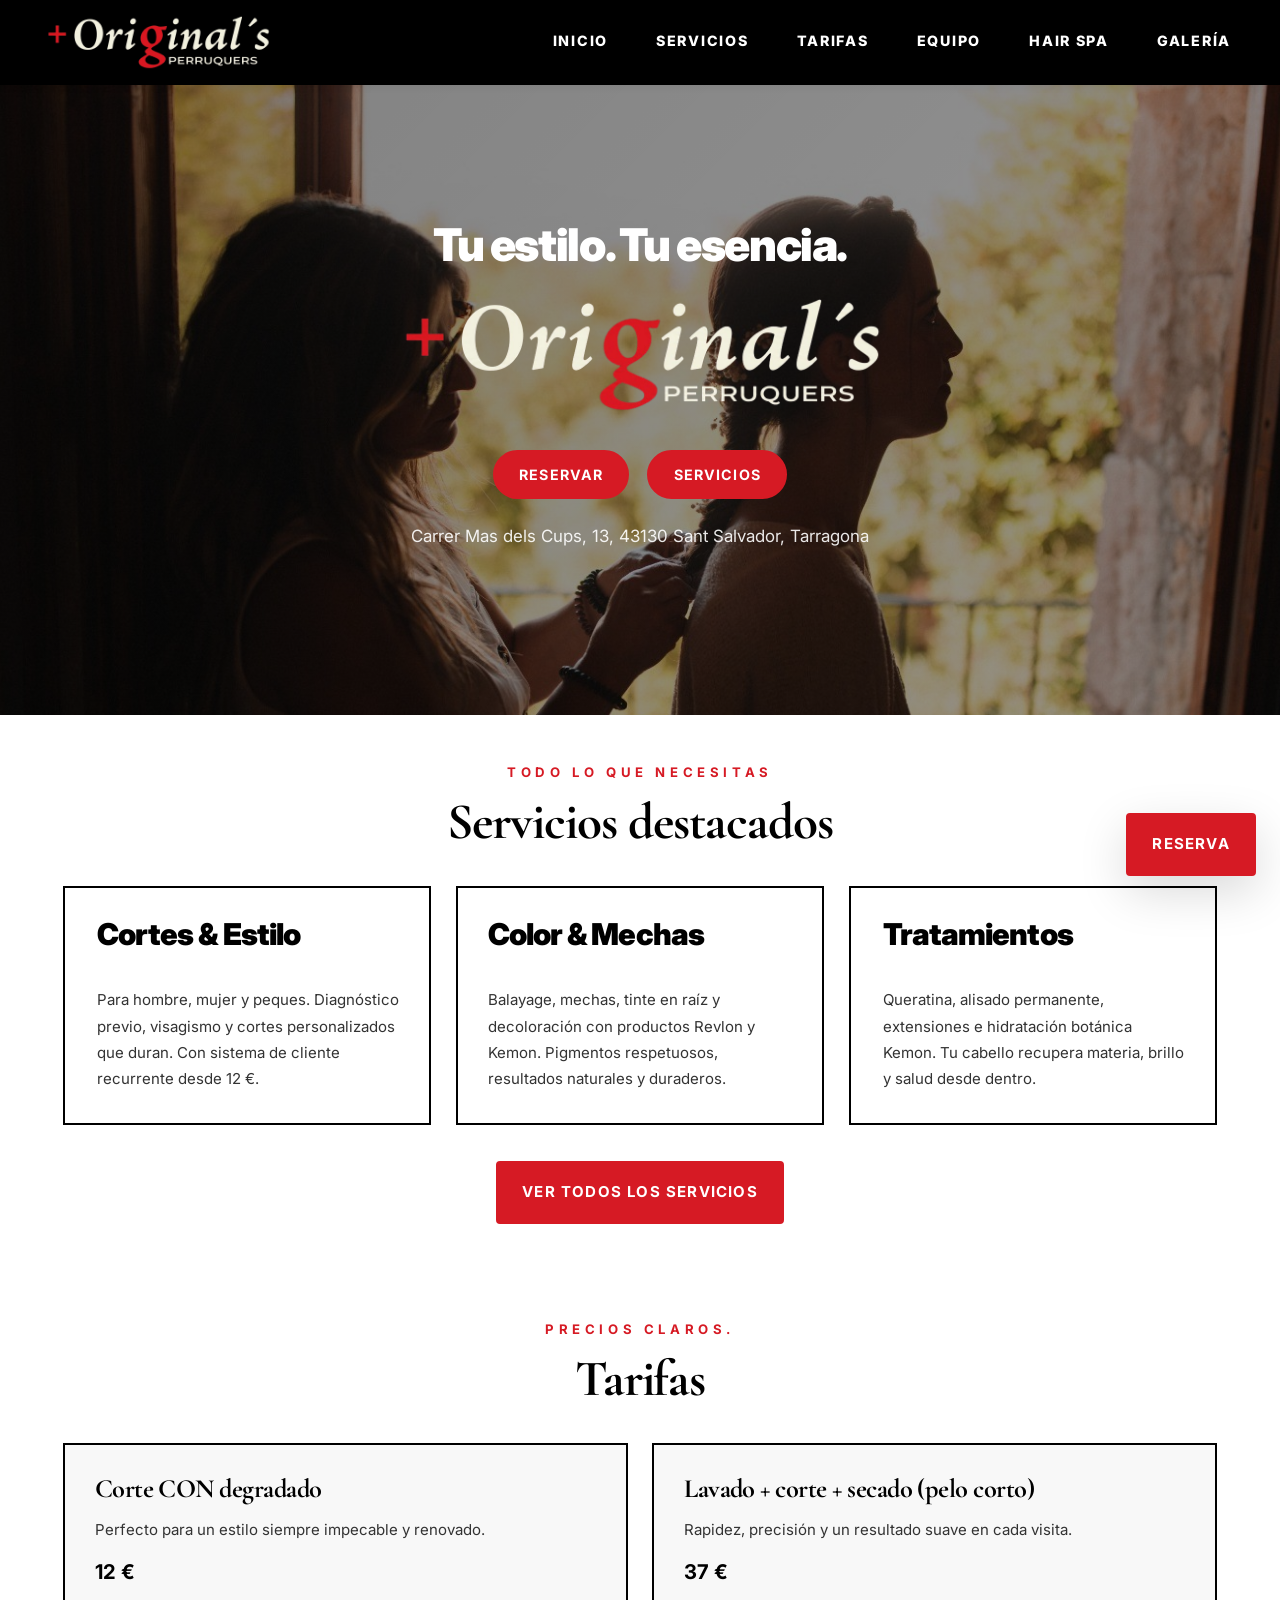
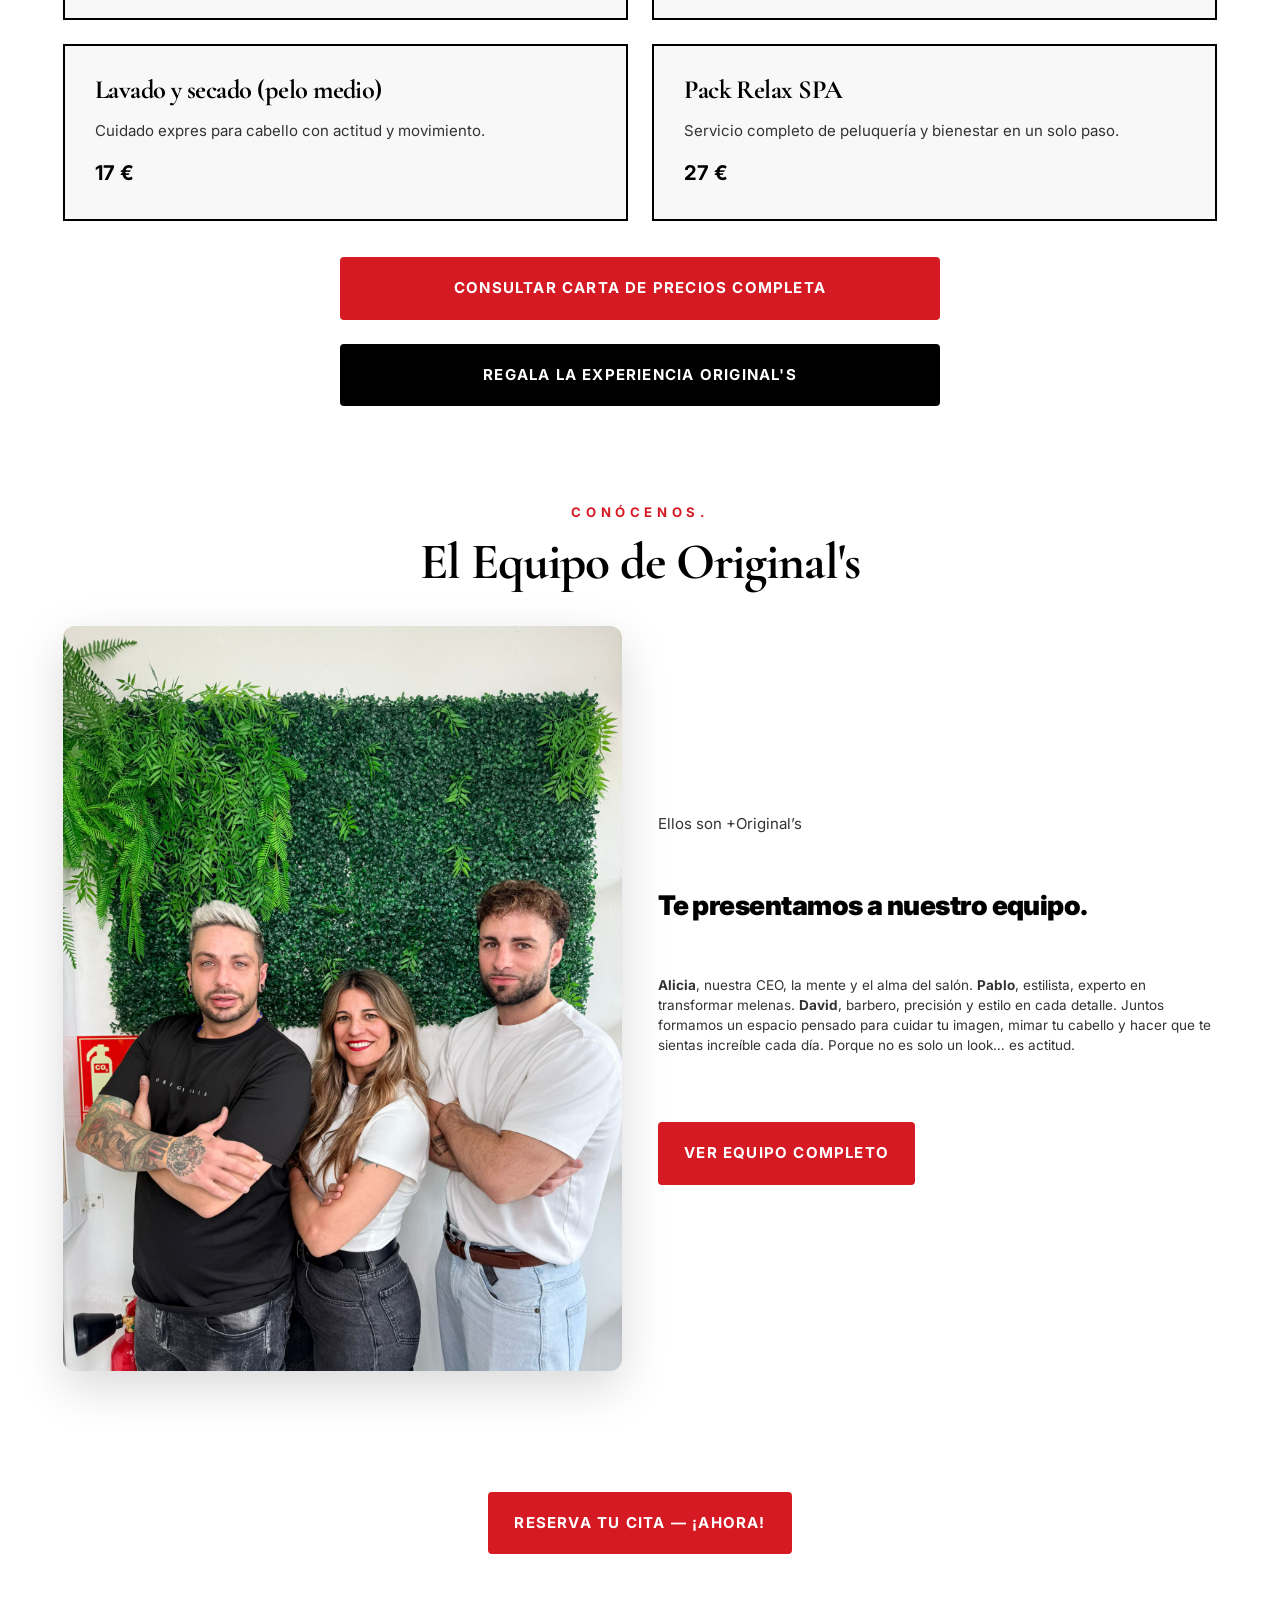
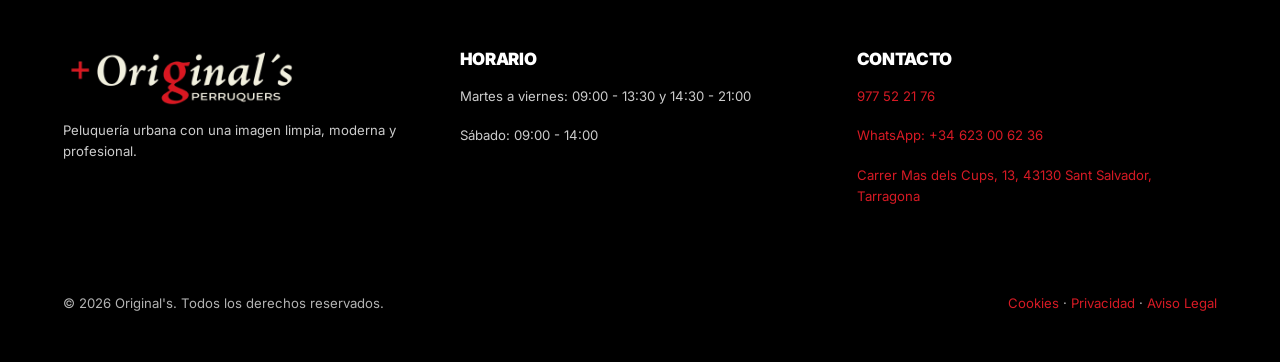
==== index.html @ 530f7717 "Add files via upload" ====
<!doctype html>
<html lang="es">
<head>
  <meta charset="UTF-8" />
  <meta name="viewport" content="width=device-width, initial-scale=1.0" />
  <title>Original's | Peluquería</title>
  <meta name="description" content="Original's Perruquers: tu estilo, tu esencia. Corte, color, barbería y tratamientos capilares." />
  <link rel="preconnect" href="https://fonts.googleapis.com" />
  <link rel="preconnect" href="https://fonts.gstatic.com" crossorigin />
  <link rel="icon" href="capt_web/favicon.ico" type="image/x-icon" />
  <meta name="theme-color" content="#d61a24" />
  <link href="https://fonts.googleapis.com/css2?family=Cormorant+Garamond:wght@500;600;700;800&family=Inter:wght@400;500;600;700;800;900&family=Montserrat:wght@700;800;900&display=swap" rel="stylesheet" />
  <link rel="stylesheet" href="styles.css?v=4" />
  <script src="scripts.js?v=4" defer></script>
</head>
<body>
  <header class="site-header">
    <div class="container navbar">
      <a class="logo" href="index.html" aria-label="Original's Perruquers - Inicio">
        <img class="logo-img" src="capt_web/logo--nav.png" alt="Original's Perruquers" />
      </a>

      <div class="nav-area">
        <button class="nav-toggle" type="button" aria-controls="primary-navigation-menu" aria-expanded="false" aria-label="Abrir menú">
          <span></span>
        </button>

        <nav id="primary-navigation-menu" class="nav-menu" aria-label="Menú principal">
          <ul class="nav-list">
            <li><a href="index.html" aria-current="page">Inicio</a></li>
            <li><a href="servicios.html">Servicios</a></li>
            <li><a href="tarifas.html">Tarifas</a></li>
            <li><a href="equipo.html">Equipo</a></li>
            <li><a href="hair-spa.html">Hair Spa</a></li>
            <li><a href="galeria.html">Galería</a></li>
          </ul>
        </nav>


      </div>
    </div>
  </header>

  <main>
    <section class="hero" aria-labelledby="hero-title">
      <div class="container">
        <div class="hero-content">
          <h1 id="hero-title">Tu estilo. Tu esencia.</h1>
          <img class="hero-logo" src="capt_web/logo--nav.png" alt="Original's Perruquers" />

          <div class="actions">
            <a class="button" href="https://widget.treatwell.es/establecimiento/mes-original-s-sl/?utm_medium=partner-ecosystem&utm_campaign=partner-instagram&utm_content=book-now" target="_blank" rel="noopener noreferrer">Reservar</a>
            <a class="button" href="servicios.html">Servicios</a>
          </div>

          <p class="hero-address">Carrer Mas dels Cups, 13, 43130 Sant Salvador, Tarragona</p>
        </div>
      </div>
    </section>

    <section id="servicios" class="section section-white services-section" aria-labelledby="servicios-title">
      <div class="container">
        <div class="section-head section-head--centered">
          <span class="section-label">TODO LO QUE NECESITAS</span>
          <h2 id="servicios-title">Servicios destacados</h2>
        </div>

        <div class="services-list">
          <article class="service-panel">
            <div>
              <h3>Cortes &amp; Estilo</h3>
            </div>
            <div>
              <p>Para hombre, mujer y peques. Diagnóstico previo, visagismo y cortes personalizados que duran. Con sistema de cliente recurrente desde 12 €.</p>
            </div>
          </article>

          <article class="service-panel">
            <div>
              <h3>Color &amp; Mechas</h3>
            </div>
            <div>
              <p>Balayage, mechas, tinte en raíz y decoloración con productos Revlon y Kemon. Pigmentos respetuosos, resultados naturales y duraderos.</p>
            </div>
          </article>

          <article class="service-panel">
            <div>
              <h3>Tratamientos</h3>
            </div>
            <div>
              <p>Queratina, alisado permanente, extensiones e hidratación botánica Kemon. Tu cabello recupera materia, brillo y salud desde dentro.</p>
            </div>
          </article>
        </div>

        <div class="section-actions">
          <a class="button center" href="servicios.html">Ver todos los servicios</a>
        </div>
      </div>
    </section>

    <section class="section section-white pricing-summary-section" aria-labelledby="pricing-summary-title">
      <div class="container">
        <div class="section-head section-head--centered">
          <span class="section-label">PRECIOS CLAROS.</span>
          <h2 id="pricing-summary-title">Tarifas</h2>
        </div>

        <div class="pricing-summary">
          <article class="pricing-card">
            <h3>Corte CON degradado</h3>
            <p>Perfecto para un estilo siempre impecable y renovado.</p>
            <strong>12 €</strong>
          </article>
          <article class="pricing-card">
            <h3>Lavado + corte + secado (pelo corto)</h3>
            <p>Rapidez, precisión y un resultado suave en cada visita.</p>
            <strong>37 €</strong>
          </article>
          <article class="pricing-card">
            <h3>Lavado y secado (pelo medio)</h3>
            <p>Cuidado expres para cabello con actitud y movimiento.</p>
            <strong>17 €</strong>
          </article>
          <article class="pricing-card">
            <h3>Pack Relax SPA</h3>
            <p>Servicio completo de peluquería y bienestar en un solo paso.</p>
            <strong>27 €</strong>
          </article>
        </div>

        <div class="section-actions section-actions--double">
          <a class="button center" href="tarifas.html">Consultar carta de precios completa</a>
          <a class="button center button--gift" href="tarifas.html#bonos-regalo">Regala la experiencia Original's</a>
        </div>
      </div>
    </section>

    <section id="equipo" class="section section-white team-section" aria-labelledby="team-title">
      <div class="container">
        <div class="section-head section-head--centered">
          <span class="section-label">CONÓCENOS.</span>
          <h2 id="team-title">El Equipo de Original's</h2>
        </div>

        <div class="team-layout">
          <figure class="team-image-main">
            <img src="capt_web/Ali_Pablo_David.jpeg" alt="Equipo de Original's" />
          </figure>

          <div class="team-info">
            <p class="team-intro-title">Ellos son +Original’s</p>
            <h3 class="team-intro-subtitle">Te presentamos a nuestro equipo.</h3>
            <p class="team-member-desc"><strong>Alicia</strong>, nuestra CEO, la mente y el alma del salón. <strong>Pablo</strong>, estilista, experto en transformar melenas. <strong>David</strong>, barbero, precisión y estilo en cada detalle. Juntos formamos un espacio pensado para cuidar tu imagen, mimar tu cabello y hacer que te sientas increíble cada día. Porque no es solo un look… es actitud.</p>
            <a class="button" href="equipo.html">Ver Equipo Completo</a>
          </div>
        </div>
      </div>
    </section>

    <div class="container">
      <div class="site-cta" style="text-align:center; margin:2.4rem 0 3rem;">
        <a class="button button-primary" href="https://widget.treatwell.es/establecimiento/mes-original-s-sl/?utm_medium=partner-ecosystem&utm_campaign=partner-instagram&utm_content=book-now" target="_blank" rel="noopener noreferrer">Reserva tu cita — ¡Ahora!</a>
      </div>
    </div>

  </main>

  <footer class="footer">
    <div class="container">
      <div class="footer-grid">
        <div>
          <a class="logo" href="index.html" aria-label="Original's Perruquers - Inicio">
            <img class="logo-img" src="capt_web/logo--nav.png" alt="Original's Perruquers" />
          </a>
          <p style="margin-top: 14px;">Peluquería urbana con una imagen limpia, moderna y profesional.</p>
        </div>
        <div>
          <h3>Horario</h3>
          <p>Martes a viernes: 09:00 - 13:30 y 14:30 - 21:00</p>
          <p>Sábado: 09:00 - 14:00</p>
        </div>
        <div>
          <h3>Contacto</h3>
          <p><a href="tel:977522176">977 52 21 76</a></p>
          <p><a href="https://wa.me/34623006236">WhatsApp: +34 623 00 62 36</a></p>
          <p><a href="https://www.google.com/maps/place//data=!4m2!3m1!1s0x12a3fdabd0f3c033:0xec0d92dc3bf336cd?sa=X&ved=1t:8290&ictx=111">Carrer Mas dels Cups, 13, 43130 Sant Salvador, Tarragona</a></p>
        </div>
      </div>
      <div class="footer-bottom">
        <p>© 2026 Original's. Todos los derechos reservados.</p>
        <p><a href="cookies.html">Cookies</a> · <a href="privacidad.html">Privacidad</a> · <a href="legal.html">Aviso Legal</a></p>
      </div>
    </div>
  </footer>
</body>
</html>
---- styles.css ----
/* ============================================================================
   ORIGINAL'S PELUQUERÍA - STYLESHEET
   Diseño urbano, limpio y pulido inspirado en Bleach London
   Colores: #d61a24 (Rojo) | #000000 (Negro) | #ffffff (Blanco)
   Mobile-first, responsive, accesible (WCAG AA)
   ============================================================================ */

/* ============================================================================
   1. RESET GLOBAL Y CONFIGURACIÓN DE VARIABLES
   ============================================================================ */

:root {
  /* COLORES CORPORATIVOS */
  --color-primary: #d61a24;
  --color-primary-dark: #9c131c;
  --color-black: #000000;
  --color-white: #ffffff;
  --color-gray-light: #f8f8f8;
  --color-gray-lighter: #fafafa;
  --color-text: #000000;
  --color-text-muted: #333333;
  --color-border: #000000;
  --color-bg-section: #ffffff;

  /* SOMBRAS Y BORDES */
  --shadow-sm: 0 2px 8px rgba(0, 0, 0, 0.05);
  --shadow-md: 0 8px 24px rgba(0, 0, 0, 0.1);
  --shadow-lg: 0 16px 48px rgba(0, 0, 0, 0.15);
  --border-width: 2px;
  --border-radius: 0px; /* Efecto Bleach: bordes rectos */
  --border-radius-sm: 4px;

  /* TIPOGRAFÍA */
    --font-heading: "Archivo Black", "Inter", "Poppins", system-ui, -apple-system, sans-serif;
  --font-serif: "Cormorant Garamond", Georgia, serif;
  --font-body: "Inter", "Poppins", system-ui, -apple-system, "Segoe UI", Roboto, Arial, sans-serif;
  --font-size-base: 1rem;
  --font-size-sm: 0.875rem;
  --font-size-lg: 1.125rem;
  --font-size-xl: 1.5rem;
  --font-size-2xl: 2rem;
  --font-size-3xl: 2.5rem;
  --font-size-4xl: 3.5rem;

  /* ESPACIADO */
  --spacing-xs: 0.5rem;
  --spacing-sm: 0.9rem;
  --spacing-md: 1.2rem;
  --spacing-lg: 1.6rem;
  --spacing-xl: 2rem;
  --spacing-2xl: 2.4rem;
  --spacing-3xl: 3.2rem;

  /* LAYOUT */
  --container-max-width: 1200px;
  --container-padding: 1.5rem;
  --gap-grid: 1.5rem;

  /* TRANSICIONES */
  --transition-fast: 0.2s ease;
  --transition-base: 0.3s ease-in-out;
  --transition-smooth: 0.45s cubic-bezier(0.2, 0.9, 0.3, 1);
}

* {
  box-sizing: border-box;
  margin: 0;
  padding: 0;
}

html {
  scroll-behavior: smooth;
  font-size: 94%;
}

.skip-link {
  position: absolute;
  left: -9999px;
  top: auto;
  width: 1px;
  height: 1px;
  overflow: hidden;
}

.skip-link:focus-visible {
  left: 1rem;
  top: 1rem;
  width: auto;
  height: auto;
  padding: 0.75rem 1rem;
  background-color: var(--color-black);
  color: var(--color-white);
  z-index: 10000;
  border: var(--border-width) solid var(--color-primary);
  text-decoration: none;
}

body {
  font-family: var(--font-body);
  font-size: var(--font-size-base);
  line-height: 1.5;
  color: var(--color-text);
  background-color: var(--color-white);
  -webkit-font-smoothing: antialiased;
  -moz-osx-font-smoothing: grayscale;
  overflow-x: hidden;
}

/* ============================================================================
   2. TIPOGRAFÍA Y ELEMENTOS BÁSICOS
   ============================================================================ */

h1, h2, h3, h4, h5, h6 {
  font-family: var(--font-heading);
  font-weight: 900;
  line-height: 1.1;
  letter-spacing: -0.02em;
  margin-bottom: var(--spacing-md);
}

h1 {
  font-size: clamp(2.2rem, 8vw, 4.4rem);
}

h2 {
  font-size: clamp(1.8rem, 5vw, 3rem);
}

h3 {
  font-size: clamp(1.2rem, 3vw, 1.8rem);
}

h4 {
  font-size: var(--font-size-lg);
}

p {
  margin-bottom: var(--spacing-md);
  color: var(--color-text-muted);
  line-height: 1.6;
}

a {
  color: var(--color-primary);
  text-decoration: none;
  transition: color var(--transition-base);
}

a:hover {
  color: var(--color-primary-dark);
  text-decoration: underline;
}

a:focus-visible {
  outline: 3px solid var(--color-primary);
  outline-offset: 3px;
}

img {
  max-width: 100%;
  height: auto;
  display: block;
}

ul, ol {
  list-style: none;
  margin: 0;
  padding: 0;
}

input, textarea, select, button {
  font-family: var(--font-body);
  font-size: var(--font-size-base);
}

/* ============================================================================
   3. CONTENEDOR PRINCIPAL (¡CLAVE PARA EL ORDEN!)
   ============================================================================ */

.container {
  width: min(100% - var(--container-padding) * 2, var(--container-max-width));
  margin-left: auto;
  margin-right: auto;
  padding-left: var(--container-padding);
  padding-right: var(--container-padding);
}

/* Contenedor sin límite ancho para secciones de fondo completo */
.container-full {
  width: 100%;
  padding-left: var(--container-padding);
  padding-right: var(--container-padding);
}

/* ============================================================================
   4. HEADER Y NAVEGACIÓN
   ============================================================================ */

.header, .site-header {
  position: sticky;
  top: 0;
  z-index: 1000;
  background-color: var(--color-black);
  border-bottom: var(--border-width) solid var(--color-black);
  box-shadow: var(--shadow-sm);
}

.navbar {
  display: flex;
  align-items: center;
  justify-content: space-between;
  gap: var(--spacing-lg);
  padding: var(--spacing-sm) 0;
}

.logo {
  display: flex;
  align-items: center;
  gap: 0.6rem;
  text-decoration: none;
  color: var(--color-white);
}

.logo-plus {
  display: inline-block;
  color: var(--color-primary);
  font-weight: 900;
  font-size: 1.1rem;
}

.logo-word {
  display: flex;
  flex-direction: column;
  line-height: 1;
}

.logo-main {
  font-family: var(--font-heading);
  font-weight: 900;
  font-size: 1.125rem;
  color: var(--color-white);
}

.logo-sub {
  font-size: 0.675rem;
  letter-spacing: 0.06em;
  color: rgba(255,255,255,0.8);
}

.red { color: var(--color-primary); }

/* Imagen del logotipo */
.logo-img {
  height: 44px;
  width: auto;
  display: block;
}

@media (min-width: 768px) {
  .logo-img { height: 56px; }
}

/* Menú de navegación principal */
.nav-list {
  display: none;
  list-style: none;
  gap: var(--spacing-lg);
  margin: 0;
  padding: 0;
}

.nav-list.is-open {
  display: flex;
  flex-direction: column;
  position: absolute;
  top: calc(100% + var(--spacing-sm));
  left: var(--spacing-md);
  right: var(--spacing-md);
  background-color: rgba(0, 0, 0, 0.95);
  border: var(--border-width) solid var(--color-black);
  padding: var(--spacing-lg);
  gap: var(--spacing-md);
  border-radius: var(--border-radius-sm);
  box-shadow: var(--shadow-lg);
  z-index: 999;
}

.nav-list a {
  color: var(--color-white);
  font-weight: 800;
  text-transform: uppercase;
  letter-spacing: 0.12em;
  font-size: 0.95rem;
  transition: color var(--transition-base);
  padding: 0.4rem 0.6rem;
}

.nav-toggle {
  position: relative;
}

.nav-toggle span,
.nav-toggle span::before,
.nav-toggle span::after {
  display: block;
  width: 1.4rem;
  height: 2px;
  background-color: currentColor;
  transition: transform var(--transition-base), opacity var(--transition-base);
  position: absolute;
}

.nav-toggle span {
  top: 50%;
  left: 50%;
  transform: translate(-50%, -50%);
}

.nav-toggle span::before {
  content: '';
  top: -0.45rem;
}

.nav-toggle span::after {
  content: '';
  top: 0.45rem;
}

.nav-toggle[aria-expanded="true"] span {
  background-color: transparent;
}

.nav-toggle[aria-expanded="true"] span::before {
  transform: translateY(0.45rem) rotate(45deg);
}

.nav-toggle[aria-expanded="true"] span::after {
  transform: translateY(-0.45rem) rotate(-45deg);
}

.nav-list a:hover {
  color: var(--color-primary);
  text-decoration: none;
}

/* Botón hamburguesa */
.nav-toggle {
  display: flex;
  align-items: center;
  justify-content: center;
  width: 3rem;
  height: 3rem;
  background-color: transparent;
  border: var(--border-width) solid var(--color-white);
  color: var(--color-white);
  font-size: 1.5rem;
  cursor: pointer;
  transition: all var(--transition-base);
  border-radius: var(--border-radius-sm);
}

.nav-toggle:hover {
  background-color: var(--color-primary);
  border-color: var(--color-primary);
}

.nav-toggle:focus-visible {
  outline: 3px solid var(--color-primary);
  outline-offset: 3px;
}

.profile-link {
  display: inline-flex;
  align-items: center;
  justify-content: center;
  width: 3rem;
  height: 3rem;
  color: var(--color-white);
  border: var(--border-width) solid rgba(255,255,255,0.05);
  border-radius: 50%;
  margin-left: var(--spacing-md);
}

.profile-link svg { width: 1.4rem; height: 1.4rem; }

.screen-reader-only {
  position: absolute;
  width: 1px;
  height: 1px;
  padding: 0;
  margin: -1px;
  overflow: hidden;
  clip: rect(0, 0, 0, 0);
  white-space: nowrap;
  border: 0;
}

/* Acciones del header (botón "Pedir Cita" en desktop) */
.nav-actions {
  display: none;
}

/* Responsive: mostrar menú desktop en pantallas grandes */
@media (min-width: 768px) {
  .nav-toggle {
    display: none;
  }

  .nav-list {
    display: flex;
    position: static;
    background-color: transparent;
    border: none;
    padding: 0;
    box-shadow: none;
    gap: var(--spacing-xl);
  }

  .nav-list.is-open {
    display: flex;
  }

  .nav-actions {
    display: flex;
    gap: var(--spacing-md);
  }
}

/* ============================================================================
   5. HERO SECTION (¡Corregido para que aplique el fondo oscuro y texto blanco!)
   ============================================================================ */

.hero {
  position: relative;
  min-height: 70vh;
  display: flex;
  align-items: center;
  justify-content: center;
  /* Imagen de fondo local con degradado oscuro para contraste de texto */
  background: linear-gradient(135deg, rgba(0, 0, 0, 0.5), rgba(0, 0, 0, 0.4)),
              url('capt_web/Peluqueria_Imagen.jpeg') center/cover no-repeat;
  background-attachment: scroll;
  overflow: hidden;
}

@media (min-width: 1024px) {
  .hero {
    background-attachment: fixed;
  }
}

.hero-content {
  position: relative;
  text-align: center;
  color: var(--color-white); /* Asegura que los textos carguen en blanco */
  z-index: 10;
  max-width: 850px;
  width: 100%;
  margin: 0 auto;
}

.hero-flag {
  display: inline-block;
  background-color: transparent;
  border: var(--border-width) solid rgba(255, 255, 255, 0.4);
  color: var(--color-white);
  padding: var(--spacing-xs) var(--spacing-sm);
  font-size: var(--font-size-sm);
  font-weight: 700;
  text-transform: uppercase;
  letter-spacing: 0.12em;
  margin-bottom: var(--spacing-lg);
  border-radius: var(--border-radius-sm);
}

.hero h1 {
  font-size: clamp(1.8rem, 6vw, 3rem); /* más compacto para responsive */
  color: var(--color-white);
  margin-bottom: var(--spacing-lg);
  font-weight: 900;
  letter-spacing: -0.03em;
}

/* Logo dentro del hero (debajo del título) */
.hero-logo {
  display: block;
  margin: 1.2rem auto 2rem;
  height: 90px;
  width: auto;
}

@media (min-width: 768px) {
  .hero-logo { 
    height: 120px;
    margin-bottom: 2.4rem;
  }
}

.hero p,
.hero-address {
  color: rgba(255, 255, 255, 0.9); /* Gris claro/blanco de alta lectura */
  font-size: var(--font-size-lg);
  margin-bottom: var(--spacing-xl);
  max-width: 65ch;
  margin-left: auto;
  margin-right: auto;
}

.hero-address {
  margin-top: var(--spacing-lg);
}

.actions,
.hero-actions {
  display: flex;
  flex-direction: column;
  gap: var(--spacing-md);
  align-items: center;
  justify-content: center;
}

@media (min-width: 768px) {
  .actions,
  .hero-actions {
    flex-direction: row;
    gap: var(--spacing-lg);
    justify-content: center;
  }
}

/* Maquetación de los datos del Hero: ahora en columnas limpias */
.hero-meta {
  display: grid;
  grid-template-columns: repeat(auto-fit, minmax(200px, 1fr));
  gap: var(--spacing-lg);
  margin-bottom: var(--spacing-2xl);
  padding-top: var(--spacing-lg);
}

.hero-meta-item {
  display: flex;
  flex-direction: column;
  gap: var(--spacing-xs);
}

.hero-meta-item span {
  color: rgba(255, 255, 255, 0.6);
  font-size: var(--font-size-sm);
  text-transform: uppercase;
  font-weight: 600;
}

.hero-meta-item strong {
  color: var(--color-white);
  font-size: var(--font-size-base);
}

.hero-meta-item a {
  color: var(--color-white);
  text-decoration: underline;
}

.hero-meta-item a:hover {
  color: var(--color-primary);
}

.hero-actions {
  display: flex;
  flex-direction: column;
  gap: var(--spacing-md);
}

@media (min-width: 768px) {
  .hero-actions {
    flex-direction: row;
    gap: var(--spacing-lg);
  }
}

/* ============================================================================
   6. BOTONES
   ============================================================================ */

.button,
button {
  display: inline-flex;
  align-items: center;
  justify-content: center;
  padding: var(--spacing-md) var(--spacing-lg);
  font-size: var(--font-size-base);
  font-weight: 700;
  text-transform: uppercase;
  letter-spacing: 0.08em;
  cursor: pointer;
  border: var(--border-width) solid var(--color-primary);
  background-color: var(--color-primary);
  color: var(--color-white);
  border-radius: var(--border-radius-sm);
  transition: all var(--transition-base);
  text-decoration: none;
  white-space: nowrap;
}

.button:hover,
button:hover {
  background-color: var(--color-primary-dark);
  border-color: var(--color-primary-dark);
  transform: translateY(-2px);
  box-shadow: var(--shadow-md);
  color: var(--color-white);
}

.button:focus-visible,
button:focus-visible {
  outline: 3px solid var(--color-primary);
  outline-offset: 3px;
  color: var(--color-white);
}

/* Botón secundario */
.button.secondary,
button.secondary {
  background-color: transparent;
  color: var(--color-white); /* Corregido a blanco para que resalte sobre el fondo oscuro */
  border-color: var(--color-white);
}

.button.secondary:hover,
button.secondary:hover {
  background-color: var(--color-white);
  color: var(--color-black);
  border-color: var(--color-white);
}

/* Botón con borde rojo (outline) */
.button.outline,
button.outline {
  background-color: transparent;
  color: var(--color-primary);
  border-color: var(--color-primary);
  min-height: 3rem;
  padding: var(--spacing-md) var(--spacing-lg);
  transition: background-color var(--transition-base), color var(--transition-base), border-color var(--transition-base);
}

.button.outline:hover,
button.outline:hover,
.button.outline:focus-visible,
button.outline:focus-visible {
  background-color: var(--color-primary-dark);
  color: var(--color-white);
  border-color: var(--color-primary-dark);
}

.button.outline:focus-visible,
button.outline:focus-visible {
  outline: 3px solid var(--color-primary);
  outline-offset: 3px;
}

/* Hero buttons más compactos */
.hero .actions {
  display: flex;
  flex-direction: column;
  gap: 1rem;
  margin-top: 1.8rem;
}

.hero .actions .button {
  padding: 0.8rem 1.6rem;
  font-size: 0.95rem;
  font-weight: 700;
  border-radius: 50px;
  text-transform: uppercase;
  letter-spacing: 0.08em;
}

@media (min-width: 640px) {
  .hero .actions {
    flex-direction: row;
    gap: 1.2rem;
  }
}

/* Botón flotante (CTA fija) */
.float-cta {
  position: fixed;
  bottom: var(--spacing-lg);
  right: var(--spacing-lg);
  z-index: 900;
  display: inline-flex;
  align-items: center;
  justify-content: center;
  padding: var(--spacing-md) var(--spacing-lg);
  background-color: var(--color-primary);
  color: var(--color-white);
  border: var(--border-width) solid var(--color-primary);
  border-radius: var(--border-radius-sm);
  text-transform: uppercase;
  font-weight: 700;
  letter-spacing: 0.08em;
  text-decoration: none;
  box-shadow: var(--shadow-lg);
  transition: transform var(--transition-base), background-color var(--transition-base), border-color var(--transition-base), box-shadow var(--transition-base);
}

.float-cta:hover,
.float-cta:focus-visible {
  background-color: var(--color-primary-dark);
  border-color: var(--color-primary-dark);
  color: var(--color-white);
  transform: translateY(-2px);
  box-shadow: var(--shadow-md);
}

.float-cta:focus-visible {
  outline: 3px solid var(--color-primary);
  outline-offset: 3px;
}

.float-cta.hidden {
  opacity: 0;
  transform: translateY(10px);
  pointer-events: none;
}

@media (max-width: 640px) {
  .float-cta {
    bottom: var(--spacing-md);
    right: var(--spacing-md);
    padding: var(--spacing-sm) var(--spacing-md);
    font-size: var(--font-size-sm);
  }
}

/* ============================================================================
   7. SECCIONES Y LAYOUTS
   ============================================================================ */

section {
  padding: var(--spacing-3xl) 0;
}

.section-head {
  display: grid;
  gap: var(--spacing-sm);
  margin-bottom: var(--spacing-2xl);
  text-align: left;
}

.section-head--centered {
  text-align: center;
}

.section-head--centered .lead {
  text-align: center;
  margin-left: auto;
  margin-right: auto;
}

.section-label {
  display: inline-block;
  color: var(--color-primary);
  font-weight: 700;
  letter-spacing: 0.35em;
  text-transform: uppercase;
  font-size: var(--font-size-sm);
}

.section-head h2 {
  margin: 0;
  font-family: var(--font-serif);
  font-size: clamp(2rem, 5vw, 3.4rem);
  line-height: 1.05;
}

.services-list,
.faq-list {
  display: grid;
  gap: var(--spacing-lg);
}

.service-panel,
.faq-item {
  padding: var(--spacing-xl);
  border: var(--border-width) solid var(--color-border);
  border-radius: var(--border-radius);
  background-color: var(--color-bg-section);
}

.service-panel {
  display: grid;
  gap: var(--spacing-md);
}

.service-panel h3 {
  font-size: clamp(1.4rem, 3vw, 2rem);
  letter-spacing: -0.03em;
}

.service-panel p {
  margin: 0;
  color: var(--color-text-muted);
  line-height: 1.75;
}

.section-actions {
  margin-top: var(--spacing-2xl);
  display: flex;
  justify-content: center;
}

.button.center {
  display: inline-flex;
  justify-content: center;
}

.pricing-summary {
  display: grid;
  gap: var(--spacing-lg);
  grid-template-columns: 1fr;
}

.pricing-card {
  padding: var(--spacing-xl);
  border: var(--border-width) solid var(--color-border);
  background-color: var(--color-gray-light);
  display: flex;
  flex-direction: column;
  gap: var(--spacing-sm);
}

.pricing-card h3 {
  font-family: var(--font-serif);
  font-size: clamp(1.25rem, 2.5vw, 1.75rem);
  margin-bottom: 0;
}

.pricing-card p {
  margin: 0;
  color: var(--color-text-muted);
  line-height: 1.75;
}

.pricing-card strong {
  margin-top: auto;
  font-size: 1.35rem;
  color: var(--color-black);
}

.pricing-tabs {
  border: var(--border-width) solid var(--color-border);
  border-radius: var(--border-radius-sm);
  background-color: var(--color-white);
  overflow: hidden;
}

.pricing-tabs-nav {
  display: grid;
  grid-auto-flow: column;
  gap: 0;
  border-bottom: var(--border-width) solid var(--color-border);
  overflow-x: auto;
}

.pricing-tab {
  min-width: 170px;
  padding: var(--spacing-md) var(--spacing-lg);
  background-color: var(--color-gray-lighter);
  border: none;
  border-right: var(--border-width) solid var(--color-border);
  color: var(--color-text);
  font-family: var(--font-body);
  font-weight: 700;
  text-transform: uppercase;
  letter-spacing: 0.08em;
  cursor: pointer;
  transition: background-color var(--transition-base), color var(--transition-base);
  display: inline-flex;
  justify-content: center;
  align-items: center;
}

.pricing-tab:last-child {
  border-right: none;
}

.pricing-tab[aria-selected="true"] {
  background-color: var(--color-white);
  color: var(--color-primary);
}

.pricing-tab:focus-visible {
  outline: 3px solid var(--color-primary);
  outline-offset: -3px;
}

.pricing-tab-panel {
  display: none;
  padding: var(--spacing-xl);
}

.pricing-tab-panel[aria-hidden="false"] {
  display: block;
}

.pricing-table {
  width: 100%;
  border-collapse: collapse;
  margin-top: var(--spacing-lg);
}

.pricing-table th,
.pricing-table td {
  text-align: left;
  padding: var(--spacing-md) var(--spacing-lg);
  border-bottom: var(--border-width) solid var(--color-border);
  font-size: var(--font-size-sm);
  vertical-align: top;
}

.pricing-table th {
  color: var(--color-text);
  font-family: var(--font-heading);
  text-transform: uppercase;
  letter-spacing: 0.12em;
  font-size: 0.85rem;
}

.pricing-table tbody tr:last-child td {
  border-bottom: none;
}

.pricing-desc {
  display: block;
  margin-top: var(--spacing-xs);
  color: var(--color-text-muted);
  font-size: 0.95rem;
  line-height: 1.6;
}

.pricing-row-note {
  margin-top: var(--spacing-lg);
  padding: var(--spacing-lg);
  border: var(--border-width) solid rgba(214, 26, 36, 0.12);
  background-color: rgba(255, 236, 236, 0.75);
  color: var(--color-text);
  font-size: var(--font-size-sm);
  border-radius: var(--border-radius-sm);
}

.pricing-cta-box {
  margin-top: var(--spacing-2xl);
  display: flex;
  justify-content: center;
}

@media (min-width: 768px) {
  .pricing-summary {
    grid-template-columns: repeat(2, minmax(0, 1fr));
  }
}

.faq-list details {
  border: none;
  padding: 0;
  background: transparent;
}

.section-actions--double {
  gap: var(--spacing-lg);
  flex-wrap: wrap;
  max-width: 600px;
  margin-left: auto;
  margin-right: auto;
}

.button--gift {
  background-color: var(--color-black);
  border-color: var(--color-black);
  color: var(--color-white);
}

.button--gift:hover {
  background-color: var(--color-primary);
  border-color: var(--color-primary);
}

.gift-wizard-section {
  background-color: var(--color-gray-lighter);
}

.gift-wizard-progress {
  text-align: center;
  margin-bottom: var(--spacing-xl);
}

.gift-progress-text {
  display: inline-block;
  background-color: var(--color-primary);
  color: var(--color-white);
  padding: var(--spacing-xs) var(--spacing-md);
  font-size: var(--font-size-sm);
  font-weight: 700;
  letter-spacing: 0.12em;
  border-radius: var(--border-radius-sm);
}

.gift-wizard-title {
  font-family: var(--font-serif);
  font-size: clamp(2rem, 5vw, 3rem);
}

.gift-categories {
  display: grid;
  grid-template-columns: repeat(3, minmax(0, 1fr));
  gap: var(--spacing-lg);
  margin-top: var(--spacing-2xl);
  align-items: stretch;
}

.gift-category-card {
  padding: var(--spacing-xl);
  border: var(--border-width) solid var(--color-border);
  background-color: rgba(255, 255, 255, 0.75);
  backdrop-filter: blur(10px);
  border-radius: var(--border-radius-sm);
  cursor: pointer;
  display: flex;
  flex-direction: column;
  align-items: center;
  gap: var(--spacing-md);
  text-align: center;
  transition: all var(--transition-base);
  font-family: var(--font-body);
  min-height: 180px;
}

@media (max-width: 900px) {
  .gift-categories {
    grid-template-columns: repeat(2, minmax(0, 1fr));
  }
}

@media (max-width: 640px) {
  .gift-categories {
    grid-template-columns: 1fr;
  }
}

.gift-category-card:hover {
  background-color: var(--color-white);
  border-color: var(--color-primary);
  transform: translateY(-4px);
  box-shadow: var(--shadow-md);
}

.gift-emoji {
  font-size: 2.5rem;
  display: block;
}

.gift-label {
  font-weight: 700;
  text-transform: uppercase;
  letter-spacing: 0.08em;
  font-size: 0.9rem;
  color: var(--color-text);
}

.gift-services {
  display: grid;
  grid-template-columns: repeat(auto-fit, minmax(220px, 1fr));
  gap: var(--spacing-lg);
  margin-top: var(--spacing-2xl);
}

.gift-service-card {
  padding: var(--spacing-lg);
  border: var(--border-width) solid var(--color-border);
  background-color: var(--color-white);
  border-radius: var(--border-radius-sm);
  cursor: pointer;
  transition: all var(--transition-base);
  text-align: center;
}

.gift-service-card:hover {
  border-color: var(--color-primary);
  transform: translateY(-4px);
  box-shadow: var(--shadow-md);
}

.gift-service-name {
  font-weight: 700;
  font-size: 1rem;
  color: var(--color-text);
  margin-bottom: var(--spacing-sm);
}

.gift-service-desc {
  font-size: 0.9rem;
  color: var(--color-text-muted);
  line-height: 1.6;
}

.gift-step {
  display: none;
  animation: fadeIn var(--transition-base);
}

.gift-step--active {
  display: block;
}

@keyframes fadeIn {
  from {
    opacity: 0;
    transform: translateY(10px);
  }
  to {
    opacity: 1;
    transform: translateY(0);
  }
}

.gift-step-back {
  margin-bottom: var(--spacing-2xl);
}

.gift-back-btn {
  padding: var(--spacing-sm) var(--spacing-md);
  background-color: transparent;
  border: var(--border-width) solid var(--color-border);
  color: var(--color-text);
  font-family: var(--font-body);
  font-weight: 600;
  cursor: pointer;
  border-radius: var(--border-radius-sm);
  transition: all var(--transition-base);
}

.gift-back-btn:hover {
  border-color: var(--color-primary);
  color: var(--color-primary);
}

.gift-final-card {
  max-width: 500px;
  margin: var(--spacing-2xl) auto;
  padding: var(--spacing-2xl);
  border: var(--border-width) solid var(--color-border);
  background: linear-gradient(135deg, rgba(214, 26, 36, 0.05) 0%, rgba(255, 255, 255, 0.8) 100%);
  border-radius: var(--border-radius-sm);
  text-align: center;
}

.gift-card-header {
  display: flex;
  justify-content: space-between;
  align-items: center;
  margin-bottom: var(--spacing-xl);
  padding-bottom: var(--spacing-lg);
  border-bottom: var(--border-width) solid var(--color-border);
}

.gift-card-brand {
  font-family: var(--font-serif);
  font-size: 1.4rem;
  font-weight: 700;
  color: var(--color-black);
}

.gift-card-badge {
  background-color: var(--color-primary);
  color: var(--color-white);
  padding: var(--spacing-xs) var(--spacing-sm);
  font-size: 0.8rem;
  font-weight: 700;
  letter-spacing: 0.08em;
  border-radius: var(--border-radius-sm);
}

.gift-card-center {
  padding: var(--spacing-xl) 0;
}

.gift-card-emoji {
  font-size: 3rem;
  margin-bottom: var(--spacing-md);
}

.gift-card-title {
  font-family: var(--font-serif);
  font-size: 1.5rem;
  font-weight: 700;
  margin-bottom: var(--spacing-md);
  color: var(--color-black);
}

.gift-card-service {
  font-family: var(--font-body);
  font-size: 1.1rem;
  font-weight: 600;
  color: var(--color-primary);
  min-height: 2.5rem;
  display: flex;
  align-items: center;
  justify-content: center;
}

.gift-card-footer {
  padding-top: var(--spacing-lg);
  border-top: var(--border-width) solid var(--color-border);
  font-size: 0.9rem;
}

.gift-card-location {
  color: var(--color-text-muted);
  margin-bottom: var(--spacing-sm);
}

.gift-card-rating {
  font-weight: 700;
  color: var(--color-black);
}

.gift-actions {
  display: flex;
  flex-direction: column;
  gap: var(--spacing-lg);
  margin-top: var(--spacing-2xl);
  max-width: 500px;
  margin-left: auto;
  margin-right: auto;
}

.button--whatsapp {
  background-color: #25d366;
  border-color: #25d366;
  color: var(--color-white);
  font-weight: 700;
  text-transform: uppercase;
  letter-spacing: 0.08em;
}

.button--whatsapp:hover {
  background-color: #1eaa4f;
  border-color: #1eaa4f;
}

.button--secondary {
  background-color: transparent;
  border-color: var(--color-primary);
  color: var(--color-primary);
}

.button--secondary:hover {
  background-color: var(--color-primary);
  color: var(--color-white);
}

@media (min-width: 768px) {
  .section-actions--double {
    flex-direction: row;
    gap: var(--spacing-lg);
  }

  .section-actions--double .button {
    flex: 1;
  }
}

.team-layout {
  display: grid;
  grid-template-columns: 1fr;
  gap: var(--spacing-3xl);
  align-items: center;
  margin-top: var(--spacing-2xl);
}

@media (min-width: 768px) {
  .team-layout {
    grid-template-columns: 1fr 1fr;
    align-items: center;
  }
}

.team-image-main {
  margin: 0;
  border-radius: 12px;
  overflow: hidden;
  box-shadow: var(--shadow-lg);
  height: 100%;
  min-height: 400px;
}

.team-image-main img {
  width: 100%;
  height: 100%;
  object-fit: cover;
  object-position: center;
}

.team-info {
  display: flex;
  flex-direction: column;
  justify-content: center;
  gap: var(--spacing-2xl);
  min-height: 100%;
}

.team-member-info {
  padding-bottom: var(--spacing-lg);
  border-bottom: var(--border-width) solid var(--color-border);
}

.team-member-info:last-of-type {
  border-bottom: none;
  padding-bottom: 0;
}

.team-member-name {
  font-family: var(--font-heading);
  font-size: 1.25rem;
  font-weight: 900;
  margin-bottom: var(--spacing-xs);
  color: var(--color-black);
}

.team-member-specialty {
  font-weight: 700;
  color: var(--color-primary);
  text-transform: uppercase;
  letter-spacing: 0.08em;
  font-size: 0.8rem;
  margin-bottom: var(--spacing-sm);
}

.team-member-desc {
  margin: 0;
  color: var(--color-text-muted);
  font-size: 0.9rem;
  line-height: 1.5;
}

.team-info .button {
  align-self: flex-start;
  margin-top: var(--spacing-xl);
}

.team-carousel {
  position: relative;
  overflow: visible;
  margin: var(--spacing-xl) auto 0;
  max-width: 820px;
  padding: 0 1rem;
  background: transparent;
}

.team-carousel-track {
  position: relative;
}

.team-carousel .team-card {
  display: none;
  width: 100%;
  grid-template-columns: 1.1fr 0.9fr;
  gap: var(--spacing-lg);
  align-items: stretch;
  padding: 0;
  border: none;
  background: transparent;
  box-shadow: none;
  margin: 0 auto;
}

.team-carousel .team-card.is-active {
  display: grid;
}

.team-carousel .team-card-content {
  display: flex;
  flex-direction: column;
  justify-content: center;
  gap: calc(var(--spacing-sm) + 0.25rem);
  padding-left: var(--spacing-lg);
}

@media (max-width: 900px) {
  .team-carousel .team-card {
    grid-template-columns: 1fr;
  }

  .team-carousel .team-card-content {
    padding-left: 0;
    order: 2;
  }

  .team-carousel .team-card-image {
    min-height: 260px;
    order: 1;
  }

  .team-carousel .team-card {
    display: grid;
  }
}

.team-carousel .team-card-image {
  overflow: hidden;
  border-radius: 18px;
  background-color: #f8f8f8;
  min-height: 420px;
}

.team-carousel .team-card-image img {
  width: 100%;
  height: 100%;
  object-fit: cover;
  object-position: center;
  display: block;
}

.team-carousel-prev,
.team-carousel-next {
  position: absolute;
  top: 50%;
  transform: translateY(-50%);
  padding: 0;
  border: none;
  border-radius: 0;
  background: transparent;
  color: var(--color-primary);
  display: grid;
  place-items: center;
  cursor: pointer;
  box-shadow: none;
  font-size: 2rem;
  line-height: 1;
  z-index: 2;
}

.team-carousel-prev {
  left: -48px;
}

.team-carousel-next {
  right: -48px;
}

.team-carousel-prev span,
.team-carousel-next span {
  font-size: 2rem;
  line-height: 1;
  font-weight: 700;
}

.team-carousel-dots {
  margin-top: var(--spacing-xl);
  display: flex;
  justify-content: center;
  gap: 0.5rem;
}

.team-carousel-dot {
  width: 10px;
  height: 10px;
  border-radius: 999px;
  border: none;
  background: #d9d9d9;
  opacity: 0.9;
  cursor: pointer;
  transition: transform var(--transition-base), background-color var(--transition-base);
}

.team-carousel-dot:hover {
  transform: scale(1.2);
}

.team-carousel-dot.is-active {
  background: var(--color-primary);
  opacity: 1;
  width: 14px;
}

.team-carousel-dot:focus-visible {
  outline: 2px solid var(--color-primary);
  outline-offset: 3px;
}

.team-card-content h3 {
  font-family: var(--font-serif);
  font-size: clamp(1.8rem, 4vw, 2.4rem);
  font-weight: 700;
  margin-bottom: var(--spacing-xs);
  letter-spacing: -0.03em;
}

.team-card-role {
  color: var(--color-primary);
  font-weight: 700;
  text-transform: uppercase;
  letter-spacing: 0.08em;
  font-size: 0.85rem;
  margin-bottom: var(--spacing-sm);
}

.team-card-content p {
  margin: 0;
  color: var(--color-text-muted);
  line-height: 1.9;
}

@media (max-width: 900px) {
  .team-card {
    grid-template-columns: 1fr;
  }

  .team-card-content {
    padding-left: 0;
  }

  .team-card-image {
    min-height: 380px;
  }

  .team-card-image img {
    width: 100%;
    height: 100%;
    object-fit: cover;
  }

  .team-card-content h3 {
    font-size: 1.95rem;
  }

  .team-card-role {
    font-size: 0.88rem;
  }
}

.reviews-section {
  padding-top: var(--spacing-3xl);
  padding-bottom: var(--spacing-3xl);
}

.reviews-grid {
  display: grid;
  grid-template-columns: 1fr;
  gap: var(--spacing-2xl);
  margin-top: var(--spacing-2xl);
}

.review-card {
  padding: var(--spacing-2xl);
  background-color: rgba(255, 255, 255, 0.88);
  border: 1px solid var(--color-primary);
  border-radius: 22px;
  backdrop-filter: blur(10px);
  box-shadow: 0 14px 40px rgba(0, 0, 0, 0.06);
}

.review-card-header {
  display: flex;
  flex-wrap: wrap;
  align-items: center;
  gap: 0.75rem;
  margin-bottom: var(--spacing-md);
}

.review-card-header strong {
  font-family: var(--font-heading);
  font-size: 1rem;
  font-weight: 800;
  color: var(--color-black);
}

.review-stars {
  color: #e2b86b;
  letter-spacing: 0.08em;
  font-size: 1rem;
}

.review-source {
  display: inline-flex;
  align-items: center;
  color: var(--color-primary);
  font-weight: 700;
  text-transform: uppercase;
  font-size: 0.75rem;
  letter-spacing: 0.2em;
}

.review-card p {
  margin: 0;
  color: #333333;
  line-height: 1.85;
  font-size: 1rem;
}

.reviews-actions {
  margin-top: var(--spacing-3xl);
  display: flex;
  justify-content: center;
}

.reviews-actions .button {
  padding: 0.95rem 1.8rem;
  border: 1px solid rgba(214, 26, 36, 0.9);
  background: var(--color-black);
  color: var(--color-white);
  transition: background var(--transition-fast), transform var(--transition-fast);
}

.reviews-actions .button:hover,
.reviews-actions .button:focus-visible {
  background: var(--color-primary);
  color: var(--color-white);
  transform: translateY(-1px);
}

@media (min-width: 900px) {
  .reviews-grid {
    grid-template-columns: repeat(3, minmax(0, 1fr));
  }
}

@media (max-width: 767px) {
  .reviews-actions .button {
    width: 100%;
    text-align: center;
  }
}

@media (min-width: 768px) {
  .team-card {
    grid-template-columns: 1.1fr 1fr;
  }
}

@media (max-width: 767px) {
  .team-carousel-next {
    top: auto;
    right: var(--spacing-md);
    bottom: var(--spacing-md);
    transform: none;
  }

  .team-card {
    padding: var(--spacing-lg);
  }
}

.faq-list summary {
  cursor: pointer;
  font-weight: 700;
  font-size: var(--font-size-lg);
  display: flex;
  justify-content: space-between;
  align-items: center;
  gap: var(--spacing-md);
  padding: var(--spacing-lg) 0;
  border-bottom: var(--border-width) solid var(--color-border);
  list-style: none;
}

.faq-list summary::marker {
  display: none;
}

.faq-list summary::after {
  content: '+';
  font-size: 1.25rem;
  color: var(--color-primary);
  transition: transform var(--transition-base);
}

.faq-list details[open] summary::after {
  content: '-';
}

.faq-list p {
  margin: var(--spacing-md) 0 0;
  color: var(--color-text-muted);
  line-height: 1.75;
}

@media (min-width: 768px) {
  .services-list {
    grid-template-columns: repeat(2, minmax(0, 1fr));
  }

  .services-list article:nth-child(odd) {
    padding-left: calc(var(--spacing-xl) + var(--border-width));
  }
}

@media (min-width: 1024px) {
  .services-list {
    grid-template-columns: repeat(3, minmax(0, 1fr));
  }
}

.section-header::before {
  content: "";
  width: 3rem;
  height: var(--border-width);
  background-color: var(--color-primary);
}

.section-header h2 {
  margin-bottom: 0;
  font-size: clamp(1.8rem, 5vw, 3rem);
  text-transform: uppercase;
}

/* Grid para servicios */
.services-grid {
  display: grid;
  grid-template-columns: 1fr;
  gap: var(--spacing-xl);
}

@media (min-width: 768px) {
  .services-grid {
    grid-template-columns: repeat(auto-fit, minmax(280px, 1fr));
  }
}

/* Grid para equipo */
.team-grid {
  display: grid;
  grid-template-columns: 1fr;
  gap: var(--spacing-xl);
}

@media (min-width: 768px) {
  .team-grid {
    grid-template-columns: repeat(3, 1fr);
  }
}

.team-grid .team-card {
  display: flex;
  flex-direction: column;
  align-items: stretch;
  gap: var(--spacing-md);
}

.team-grid .team-card-image {
  width: 100%;
  overflow: hidden;
  border-radius: 12px;
  min-height: 260px;
}

.team-grid .team-card-image img {
  width: 100%;
  height: 100%;
  object-fit: cover;
  display: block;
}

.team-grid .team-card-content {
  padding-top: 0.75rem;
}

@media (min-width: 768px) {
  .team-grid .team-card-image {
    min-height: 220px;
  }
}

/* Grid para galería - 3 columnas */
.gallery-grid {
  display: grid;
  grid-template-columns: repeat(3, 1fr);
  gap: var(--spacing-md);
}

.gallery-item {
  list-style: none;
}

.gallery-card {
  overflow: hidden;
  cursor: pointer;
  display: block;
  width: 100%;
  aspect-ratio: 1 / 1;
  border-radius: 0;
  background: #f0f0f0;
  border: 0;
  box-shadow: none;
  transition: transform var(--transition-base), opacity var(--transition-base);
}

.gallery-card:hover,
.gallery-card:focus-visible {
  transform: scale(1.05);
  opacity: 0.9;
  outline: 2px solid var(--color-primary);
  outline-offset: 2px;
}

.gallery-card img {
  width: 100%;
  height: 100%;
  object-fit: cover;
  object-position: center;
  display: block;
}

@media (min-width: 768px) {
  .gallery-grid {
    grid-template-columns: repeat(3, 1fr);
    gap: var(--spacing-lg);
  }
}

@media (min-width: 1024px) {
  .gallery-grid {
    grid-template-columns: repeat(3, 1fr);
  }
}

.gallery-lightbox {
  position: fixed;
  inset: 0;
  z-index: 2000;
  background: rgba(0, 0, 0, 0.9);
  display: flex;
  align-items: center;
  justify-content: center;
  padding: 1.5rem;
}

.gallery-lightbox[hidden] {
  display: none;
}

.gallery-lightbox img {
  max-width: 100%;
  max-height: 85vh;
  object-fit: contain;
  border-radius: 16px;
  box-shadow: 0 20px 60px rgba(0, 0, 0, 0.35);
}

.gallery-lightbox__close,
.gallery-lightbox__nav {
  position: absolute;
  border: 0;
  background: rgba(255, 255, 255, 0.18);
  color: white;
  width: 44px;
  height: 44px;
  border-radius: 50%;
  font-size: 1.6rem;
  cursor: pointer;
}

.gallery-lightbox__close {
  top: 1.25rem;
  right: 1.25rem;
}

.gallery-lightbox__nav {
  top: 50%;
  transform: translateY(-50%);
}

.gallery-lightbox__nav--prev {
  left: 1.25rem;
}

.gallery-lightbox__nav--next {
  right: 1.25rem;
}

/* Grid para testimonios */
.testimonials-grid {
  display: grid;
  grid-template-columns: 1fr;
  gap: var(--spacing-lg);
}

@media (min-width: 768px) {
  .testimonials-grid {
    grid-template-columns: repeat(3, 1fr);
  }
}

/* Sección con split (izquierda-derecha) */
.section-split {
  display: grid;
  grid-template-columns: 1fr;
  gap: var(--spacing-2xl);
}

@media (min-width: 768px) {
  .section-split {
    grid-template-columns: 1.4fr 1fr;
  }
}

/* ============================================================================
   7.1 HAIR SPA SECTION
   ============================================================================ */

/* ============================================================================
   HAIR SPA - SECCIONES
   ============================================================================ */

/* SECCIÓN HERO */
.hair-spa-hero {
  padding: 2.5rem 0;
  background: linear-gradient(135deg, #000000 0%, #1a1a1a 100%);
  color: white;
  text-align: center;
  position: relative;
  overflow: hidden;
}

.hair-spa-hero::before {
  content: '';
  position: absolute;
  top: 0;
  left: 0;
  right: 0;
  bottom: 0;
  background: radial-gradient(circle at 20% 50%, rgba(214, 26, 36, 0.1) 0%, transparent 50%),
              radial-gradient(circle at 80% 80%, rgba(214, 26, 36, 0.05) 0%, transparent 50%);
  pointer-events: none;
}

.hair-spa-hero .section-head {
  position: relative;
  z-index: 1;
}

.hair-spa-hero .section-label {
  display: inline-block;
  color: var(--color-primary);
  text-transform: uppercase;
  letter-spacing: 0.35em;
  font-weight: 700;
  font-size: 0.85rem;
  margin-bottom: 1.5rem;
  animation: fadeInUp 0.8s ease-out;
}

.hair-spa-hero .section-head h2 {
  font-size: clamp(2rem, 5vw, 3.5rem);
  line-height: 1.1;
  margin-bottom: 0.6rem;
  letter-spacing: -0.03em;
  color: white;
  animation: fadeInUp 0.8s ease-out 0.2s both;
}

.hair-spa-hero .lead {
  font-size: 1.1rem;
  line-height: 1.5;
  color: rgba(255, 255, 255, 0.85);
  max-width: 600px;
  margin: 0 auto;
  animation: fadeInUp 0.8s ease-out 0.4s both;
}

@keyframes fadeInUp {
  from {
    opacity: 0;
    transform: translateY(30px);
  }
  to {
    opacity: 1;
    transform: translateY(0);
  }
}

/* SECCIÓN PRINCIPAL */
.hair-spa-section {
  padding: 2.5rem 0;
  background: linear-gradient(180deg, #ffffff 0%, #f9f9f9 100%);
}

.hair-spa-grid {
  display: grid;
  gap: 2rem;
  align-items: center;
}

.hair-spa-copy {
  color: var(--color-black);
  display: flex;
  flex-direction: column;
  gap: 2.5rem;
}

.hair-spa-intro {
  display: flex;
  flex-direction: column;
  gap: 1.8rem;
}

.hair-spa-intro p {
  font-family: Arial, sans-serif;
  font-size: 1.1rem;
  line-height: 1.7;
  letter-spacing: -0.01em;
  color: rgba(0, 0, 0, 0.8);
  max-width: 550px;
  text-align: left;
}

.hair-spa-media {
  display: grid;
  place-items: center;
}

.hair-spa-video-card {
  width: min(100%, 320px);
  aspect-ratio: 9 / 16;
  border-radius: 32px;
  overflow: hidden;
  border: 2px solid rgba(214, 26, 36, 0.15);
  box-shadow: 0 40px 80px rgba(0, 0, 0, 0.12);
  background: #000;
  transition: transform 0.3s ease, box-shadow 0.3s ease;
}

.hair-spa-video-card:hover {
  transform: translateY(-8px);
  box-shadow: 0 50px 100px rgba(0, 0, 0, 0.15);
}

.hair-spa-video {
  width: 100%;
  height: 100%;
  object-fit: cover;
  display: block;
}

.hair-spa-video-card {
  min-height: 360px;
  max-width: 100%;
}

/* PILARES COMPACTOS AL LADO DEL VIDEO */
.hair-spa-pillars-compact {
  width: 100%;
  max-width: 100%;
  padding: 2rem;
  background: linear-gradient(135deg, rgba(214, 26, 36, 0.06) 0%, rgba(214, 26, 36, 0.02) 100%);
  border: 2px solid var(--color-primary);
  border-radius: 20px;
}

.pillars-compact-title {
  font-family: Arial, sans-serif;
  font-size: 1.15rem;
  font-weight: 700;
  color: var(--color-black);
  margin-bottom: 1.8rem;
  text-transform: uppercase;
  letter-spacing: 0.12em;
  text-align: center;
}

.pillars-compact-list {
  display: grid;
  grid-template-columns: 1fr;
  gap: 1.4rem;
  list-style: none;
  text-align: left;
}

.pillar-compact-item {
  display: flex;
  align-items: flex-start;
  gap: 1rem;
  font-size: 0.98rem;
  line-height: 1.9;
  justify-content: flex-start;
}

.pillar-compact-icon {
  min-width: 2.1rem;
  height: 2.1rem;
  border-radius: 50%;
  background: var(--color-primary);
  color: var(--color-white);
  display: inline-flex;
  align-items: center;
  justify-content: center;
  font-size: 0.95rem;
}

.pillar-compact-item strong {
  font-family: var(--font-heading);
  font-weight: 700;
  color: var(--color-black);
}

@media (max-width: 900px) {
  .hair-spa-pillars-compact {
    padding: 1.6rem;
  }

  .pillars-compact-title {
    font-size: 1.05rem;
    margin-bottom: 1.4rem;
  }

  .pillar-compact-item {
    gap: 0.8rem;
    line-height: 1.8;
  }
}

.pillar-compact-icon {
  display: inline-flex;
  align-items: center;
  justify-content: center;
  min-width: 2.2rem;
  height: 2.2rem;
  font-size: 1.1rem;
  flex-shrink: 0;
}

.pillar-compact-item strong {
  font-family: Arial, sans-serif;
  font-weight: 700;
  color: var(--color-black);
}

/* SECCIÓN PILARES */
.hair-spa-pillars-section {
  padding: 5rem 0;
  background: #ffffff;
}

.pillars-header {
  text-align: center;
  margin-bottom: 4rem;
}

.pillars-title {
  font-family: var(--font-serif);
  font-size: clamp(2rem, 4vw, 3rem);
  margin-bottom: 0.8rem;
  color: var(--color-black);
}

.pillars-description {
  font-size: 1.1rem;
  color: rgba(0, 0, 0, 0.6);
  font-weight: 500;
}

.hair-spa-pillars {
  margin-bottom: 0;
}

.hair-spa-pillars ul {
  display: grid;
  grid-template-columns: repeat(auto-fit, minmax(300px, 1fr));
  gap: 2.5rem;
  list-style: none;
}

.pillar-item {
  display: flex;
  flex-direction: column;
  gap: 1.5rem;
  padding: 2.5rem;
  background: linear-gradient(135deg, rgba(214, 26, 36, 0.05) 0%, rgba(214, 26, 36, 0.02) 100%);
  border: 1px solid rgba(214, 26, 36, 0.1);
  border-radius: 24px;
  transition: all 0.3s ease;
}

.pillar-item:hover {
  background: linear-gradient(135deg, rgba(214, 26, 36, 0.08) 0%, rgba(214, 26, 36, 0.04) 100%);
  border-color: rgba(214, 26, 36, 0.2);
  transform: translateY(-4px);
  box-shadow: 0 20px 40px rgba(214, 26, 36, 0.1);
}

.pillar-icon {
  font-size: 3rem;
  display: inline-flex;
  width: fit-content;
}

.pillar-content h3 {
  font-family: var(--font-heading);
  font-size: 1.3rem;
  font-weight: 700;
  color: var(--color-black);
  margin-bottom: 0.8rem;
}

.pillar-content p {
  font-size: 1rem;
  line-height: 1.7;
  color: rgba(0, 0, 0, 0.65);
}

/* SECCIÓN CIERRE */
.hair-spa-closing-section {
  padding: 5rem 0;
  background: linear-gradient(135deg, #1a1a1a 0%, #000000 100%);
  color: white;
  text-align: center;
}

.closing-content {
  max-width: 700px;
  margin: 0 auto;
}

.closing-content h2 {
  font-family: Arial, sans-serif;
  font-size: clamp(1.8rem, 5vw, 2.8rem);
  line-height: 1.3;
  margin-bottom: 1.5rem;
  color: white;
  text-align: center;
}

.closing-content p {
  font-size: 1.3rem;
  color: rgba(255, 255, 255, 0.8);
  margin-bottom: 3rem;
  font-style: italic;
  text-align: center;
  font-family: Arial, sans-serif;
}

.hair-spa-cta {
  display: flex;
  justify-content: center;
}

.hair-spa-cta .button {
  padding: 1.3rem 2.5rem;
  font-size: 1.05rem;
  font-weight: 600;
  border-radius: 50px;
  background: var(--color-primary);
  color: white;
  border: 2px solid var(--color-primary);
  transition: all 0.3s ease;
  box-shadow: 0 15px 40px rgba(214, 26, 36, 0.3);
  cursor: pointer;
  text-decoration: none;
  display: inline-block;
}

.hair-spa-cta .button:hover,
.hair-spa-cta .button:focus-visible {
  background: transparent;
  color: var(--color-primary);
  transform: translateY(-3px);
  box-shadow: 0 20px 50px rgba(214, 26, 36, 0.4);
}

/* RESPONSIVE */
@media (min-width: 880px) {
  .hair-spa-grid {
    grid-template-columns: 1.2fr 0.8fr;
    gap: 4rem;
  }
}

@media (max-width: 767px) {
  .hair-spa-hero {
    padding: 2rem 0;
  }

  .hair-spa-section {
    padding: 2rem 0;
  }

  .hair-spa-pillars-section {
    padding: 3.5rem 0;
  }

  .hair-spa-closing-section {
    padding: 3.5rem 0;
  }

  .hair-spa-intro p {
    font-size: 1.1rem;
  }

  .pillars-header {
    margin-bottom: 3rem;
  }

  .hair-spa-pillars ul {
    grid-template-columns: 1fr;
    gap: 2rem;
  }

  .pillar-item {
    padding: 2rem;
  }

  .hair-spa-video-card {
    max-width: 360px;
  }

  .closing-content h2 {
    font-size: 1.8rem;
  }

  .hair-spa-cta .button {
    width: 100%;
  }
}

@media (max-width: 480px) {
  .hair-spa-hero {
    padding: 2.5rem 0;
  }

  .hair-spa-hero .section-head h2 {
    font-size: 2rem;
  }

  .hair-spa-hero .lead {
    font-size: 1.1rem;
  }

  .hair-spa-intro p {
    font-size: 1rem;
  }

  .pillar-icon {
    font-size: 2.5rem;
  }

  .closing-content h2 {
    font-size: 1.5rem;
  }

  .closing-content p {
    font-size: 1rem;
  }
}

/* ============================================================================
   8. TARJETAS Y COMPONENTES
   ============================================================================ */

.service-card,
.feature-card,
.team-card,
.testimonial-card,
.detail-card {
  padding: var(--spacing-xl);
  border: var(--border-width) solid var(--color-border);
  background-color: var(--color-bg-section);
  border-radius: var(--border-radius);
  transition: all var(--transition-base);
}

.service-card:hover,
.feature-card:hover,
.team-card:hover,
.detail-card:hover {
  transform: translateY(-6px);
  box-shadow: var(--shadow-lg);
  border-color: var(--color-primary);
}

.service-card h3,
.feature-card h3,
.team-card h3 {
  margin-bottom: var(--spacing-md);
}

.service-card p,
.feature-card p,
.team-card p {
  margin-bottom: 0;
}

.service-card {
  display: grid;
  gap: var(--spacing-md);
}

.service-card-action {
  display: flex;
  justify-content: flex-start;
}

.button--small,
button.button--small {
  padding: 0.75rem 1.1rem;
  font-size: 0.9rem;
}

.button.treatwell,
button.treatwell {
  background-color: transparent;
  color: var(--color-primary);
  border-color: var(--color-primary);
}

.button.treatwell:hover,
button.treatwell:hover {
  background-color: var(--color-primary);
  color: var(--color-white);
}

.service-meta {
  display: flex;
  justify-content: space-between;
  align-items: center;
  gap: var(--spacing-md);
  margin-top: var(--spacing-lg);
  font-weight: 700;
  font-size: var(--font-size-sm);
  padding-top: var(--spacing-lg);
  border-top: var(--border-width) solid var(--color-border);
}

.service-meta span {
  color: var(--color-primary);
  text-transform: uppercase;
  letter-spacing: 0.08em;
}

.service-meta strong {
  color: var(--color-text);
}

/* Tarjeta de característica */
.feature-card {
  background-color: var(--color-gray-light);
  border-color: var(--color-primary);
}

.feature-tag {
  display: inline-block;
  background-color: var(--color-primary);
  color: var(--color-white);
  padding: var(--spacing-xs) var(--spacing-sm);
  font-size: var(--font-size-sm);
  font-weight: 700;
  text-transform: uppercase;
  letter-spacing: 0.08em;
  margin-bottom: var(--spacing-md);
  border-radius: var(--border-radius-sm);
}

/* Tarjeta de equipo con imagen */
.team-card {
  overflow: hidden;
}

.team-card img {
  width: 100%;
  height: 280px;
  object-fit: cover;
  margin: -var(--spacing-xl) -var(--spacing-xl) var(--spacing-lg) -var(--spacing-xl);
  display: block;
  transition: transform var(--transition-smooth);
}

.team-card:hover img {
  transform: scale(1.05);
}

/* Tarjeta de testimonios */
.testimonial-card {
  border-left: 4px solid var(--color-primary);
  border-top: none;
  border-right: none;
  border-bottom: none;
  background-color: var(--color-gray-lighter);
}

.testimonial-card h3 {
  font-size: var(--font-size-lg);
  margin-bottom: var(--spacing-md);
  color: var(--color-black);
}

.testimonial-card p {
  margin-bottom: 0;
  font-style: italic;
}

/* Tarjeta de mapa */
.map-card {
  min-height: 400px;
}

.map-card iframe {
  width: 100%;
  height: 100%;
  border: var(--border-width) solid var(--color-border);
  border-radius: var(--border-radius);
}

/* ============================================================================
   9. FORMULARIOS
   ============================================================================ */

form {
  max-width: 600px;
}

.form-group {
  margin-bottom: var(--spacing-lg);
  display: flex;
  flex-direction: column;
}

label {
  font-weight: 700;
  margin-bottom: var(--spacing-sm);
  text-transform: uppercase;
  font-size: var(--font-size-sm);
  letter-spacing: 0.08em;
  color: var(--color-text);
}

input[type="text"],
input[type="email"],
input[type="tel"],
input[type="date"],
textarea,
select {
  padding: var(--spacing-md);
  border: var(--border-width) solid var(--color-border);
  border-radius: var(--border-radius-sm);
  background-color: var(--color-white);
  font-size: var(--font-size-base);
  transition: all var(--transition-base);
  font-family: var(--font-body);
}

input[type="text"]:focus,
input[type="email"]:focus,
input[type="tel"]:focus,
input[type="date"]:focus,
textarea:focus,
select:focus {
  outline: none;
  border-color: var(--color-primary);
  box-shadow: 0 0 0 3px rgba(214, 26, 36, 0.1);
}

textarea {
  resize: vertical;
  min-height: 120px;
}

/* Detalles / FAQs */
details {
  border: var(--border-width) solid var(--color-border);
  padding: var(--spacing-lg);
  margin-bottom: var(--spacing-md);
  border-radius: var(--border-radius-sm);
  transition: all var(--transition-base);
}

details:hover {
  border-color: var(--color-primary);
}

summary {
  cursor: pointer;
  font-weight: 700;
  font-size: var(--font-size-lg);
  display: flex;
  justify-content: space-between;
  align-items: center;
  user-select: none;
  transition: color var(--transition-base);
}

summary:hover {
  color: var(--color-primary);
}

details[open] summary {
  color: var(--color-primary);
  margin-bottom: var(--spacing-md);
}

details p {
  margin-bottom: 0;
}

/* ============================================================================
   SECCIÓN INSTAGRAM
   ============================================================================ */

.section-instagram {
  background: linear-gradient(135deg, var(--color-primary) 0%, #9c131c 100%);
  padding: var(--spacing-3xl) 0;
  color: var(--color-white);
  position: relative;
  overflow: hidden;
}

.section-instagram::before {
  content: '';
  position: absolute;
  top: -50%;
  right: -10%;
  width: 500px;
  height: 500px;
  background: rgba(255, 255, 255, 0.05);
  border-radius: 50%;
  z-index: 0;
}

.section-instagram .container {
  position: relative;
  z-index: 1;
}

.instagram-content-centered {
  display: grid;
  gap: var(--spacing-2xl);
  max-width: 900px;
  margin: 0 auto;
  text-align: center;
}

.instagram-header {
  display: grid;
  gap: var(--spacing-md);
  text-align: center;
}

.instagram-header h2 {
  color: var(--color-white);
  margin-bottom: var(--spacing-md);
  font-size: clamp(2rem, 5vw, 3rem);
}

.instagram-header p {
  color: rgba(255, 255, 255, 0.95);
  font-size: var(--font-size-lg);
  line-height: 1.8;
  margin-bottom: var(--spacing-lg);
  margin: 0 auto var(--spacing-lg);
  max-width: 600px;
}

.instagram-feed {
  display: flex;
  justify-content: center;
  overflow: hidden;
  border-radius: 8px;
}

.instagram-feed iframe {
  max-width: 100%;
  border: none;
  border-radius: 8px;
}

.btn-large {
  padding: var(--spacing-lg) var(--spacing-2xl);
  font-size: var(--font-size-lg);
  font-weight: 600;
  display: inline-flex;
  align-items: center;
  gap: var(--spacing-md);
  transition: all var(--transition-smooth);
  text-decoration: none;
  border: 2px solid var(--color-white);
  background: var(--color-white);
  color: var(--color-primary);
  border-radius: 4px;
  letter-spacing: 0.5px;
}

.btn-large:hover {
  background: var(--color-primary);
  color: var(--color-white);
  transform: translateY(-2px);
  box-shadow: 0 12px 36px rgba(0, 0, 0, 0.25);
}

.icon-instagram {
  width: 22px;
  height: 22px;
  display: inline-block;
}

/* ============================================================================
   10. FOOTER
   ============================================================================ */

.footer {
  background-color: var(--color-black);
  color: var(--color-white);
  padding: var(--spacing-3xl) 0;
  border-top: var(--border-width) solid var(--color-border);
}

.footer-grid {
  display: grid;
  grid-template-columns: 1fr;
  gap: var(--spacing-2xl);
  margin-bottom: var(--spacing-2xl);
}

@media (min-width: 768px) {
  .footer-grid {
    grid-template-columns: repeat(3, 1fr);
  }
}

.footer h3 {
  color: var(--color-white);
  margin-bottom: var(--spacing-md);
  text-transform: uppercase;
  font-size: var(--font-size-lg);
}

.footer p {
  color: rgba(255, 255, 255, 0.8);
  margin-bottom: var(--spacing-md);
  font-size: var(--font-size-sm);
}

.footer a {
  color: var(--color-primary);
}

.footer a:hover {
  color: var(--color-white);
  text-decoration: none;
}

.footer-bottom {
  border-top: var(--border-width) solid var(--color-border);
  padding-top: var(--spacing-xl);
  display: flex;
  flex-direction: column;
  gap: var(--spacing-md);
  font-size: var(--font-size-sm);
  text-align: center;
}

.footer-bottom p {
  color: rgba(255, 255, 255, 0.7);
  margin-bottom: 0;
}

@media (min-width: 768px) {
  .footer-bottom {
    flex-direction: row;
    justify-content: space-between;
    text-align: left;
  }
}

/* ============================================================================
   11. UTILIDADES Y RESPONSIVE
   ============================================================================ */

.lead {
  font-size: var(--font-size-lg);
  color: var(--color-text);
  max-width: 70ch;
  margin-bottom: var(--spacing-lg);
}

/* Mostrar solo en pantallas pequeñas */
.mobile-only {
  display: block;
}

@media (min-width: 768px) {
  .mobile-only {
    display: none;
  }
}

/* Mostrar solo en pantallas grandes */
.desktop-only {
  display: none;
}

@media (min-width: 768px) {
  .desktop-only {
    display: block;
  }
}

/* Espacios de respiro vertical */
.mt-sm { margin-top: var(--spacing-sm); }
.mt-md { margin-top: var(--spacing-md); }
.mt-lg { margin-top: var(--spacing-lg); }
.mt-xl { margin-top: var(--spacing-xl); }
.mb-sm { margin-bottom: var(--spacing-sm); }
.mb-md { margin-bottom: var(--spacing-md); }
.mb-lg { margin-bottom: var(--spacing-lg); }
.mb-xl { margin-bottom: var(--spacing-xl); }

/* Visibilidad para lectores de pantalla */
.sr-only {
  position: absolute;
  width: 1px;
  height: 1px;
  padding: 0;
  margin: -1px;
  overflow: hidden;
  clip: rect(0, 0, 0, 0);
  white-space: nowrap;
  border-width: 0;
}

/* ============================================================================
   12. CAROUSEL DE EQUIPO (PÁGINA INDEX)
   ============================================================================ */

/* Layout principal: imagen + carousel */
.team-carousel-layout {
  display: grid;
  grid-template-columns: 1fr;
  gap: var(--spacing-2xl);
  align-items: center;
  margin-bottom: var(--spacing-2xl);
}

@media (min-width: 768px) {
  .team-carousel-layout {
    grid-template-columns: 1fr 1.2fr;
  }
}

/* Contenedor de imagen */
.team-carousel-image {
  display: flex;
  align-items: center;
  justify-content: center;
  overflow: hidden;
  border-radius: var(--border-radius);
  border: var(--border-width) solid var(--color-border);
  height: 100%;
  min-height: 400px;
}

.team-carousel-image img {
  width: 100%;
  height: 100%;
  object-fit: cover;
  object-position: center;
  transition: transform var(--transition-smooth);
}

.team-carousel-image:hover img {
  transform: scale(1.02);
}

@media (max-width: 767px) {
  .team-carousel-image {
    min-height: 300px;
    order: -1;
  }
}

/* Contenedor del carousel */
.team-carousel-container {
  display: flex;
  flex-direction: column;
  gap: var(--spacing-xl);
}

/* Área de tarjetas con overflow */
.team-carousel-wrapper {
  position: relative;
  overflow: hidden;
  min-height: 350px;
}

/* Tarjeta individual del carousel */
.team-carousel-card {
  padding: var(--spacing-xl);
  border: var(--border-width) solid var(--color-border);
  background-color: var(--color-white);
  border-radius: var(--border-radius-sm);
  transition: all var(--transition-smooth);
  position: absolute;
  width: 100%;
  left: 0;
  top: 0;
  opacity: 0;
  visibility: hidden;
  transform: translateX(100px);
}

/* Tarjeta activa */
.team-carousel-card.active {
  opacity: 1;
  visibility: visible;
  transform: translateX(0);
  position: relative;
}

/* Tarjeta saliendo */
.team-carousel-card.exit {
  opacity: 0;
  visibility: hidden;
  transform: translateX(-100px);
}

/* Contenedor de información */
.carousel-member-info {
  margin-bottom: var(--spacing-lg);
}

.carousel-member-info h3 {
  font-size: var(--font-size-xl);
  margin-bottom: var(--spacing-xs);
  color: var(--color-black);
}

.carousel-member-title {
  font-size: var(--font-size-sm);
  color: var(--color-primary);
  font-weight: 700;
  text-transform: uppercase;
  letter-spacing: 0.08em;
  margin-bottom: var(--spacing-md);
}

.carousel-member-bio {
  font-size: var(--font-size-base);
  line-height: 1.7;
  color: var(--color-text-muted);
  margin-bottom: 0;
}

/* Controles del carousel */
.team-carousel-controls {
  display: flex;
  align-items: center;
  justify-content: center;
  gap: var(--spacing-lg);
}

/* Botones de navegación */
.carousel-arrow {
  display: flex;
  align-items: center;
  justify-content: center;
  width: 44px;
  height: 44px;
  background-color: transparent;
  border: var(--border-width) solid var(--color-border);
  color: var(--color-text);
  font-size: 1.2rem;
  cursor: pointer;
  transition: all var(--transition-base);
  border-radius: var(--border-radius-sm);
}

.carousel-arrow:hover {
  border-color: var(--color-primary);
  background-color: var(--color-primary);
  color: var(--color-white);
  transform: scale(1.1);
}

.carousel-arrow:focus-visible {
  outline: 3px solid var(--color-primary);
  outline-offset: 3px;
}

.carousel-arrow:disabled {
  opacity: 0.5;
  cursor: not-allowed;
}

/* Indicadores (dots) */
.carousel-dots {
  display: flex;
  gap: var(--spacing-sm);
  justify-content: center;
  align-items: center;
}

.carousel-dot {
  width: 10px;
  height: 10px;
  border-radius: 50%;
  background-color: var(--color-border);
  border: none;
  cursor: pointer;
  transition: all var(--transition-base);
}

.carousel-dot:hover {
  background-color: var(--color-text-muted);
  transform: scale(1.2);
}

.carousel-dot.active {
  background-color: var(--color-primary);
  width: 28px;
  border-radius: 5px;
}

.carousel-dot:focus-visible {
  outline: 3px solid var(--color-primary);
  outline-offset: 3px;
}

/* ============================================================================
   12.5 SLIDER DE EQUIPO (PÁGINA EQUIPO.HTML)
   ============================================================================ */

/* Layout principal: slider + imagen */
.team-layout {
  display: grid;
  grid-template-columns: 1fr;
  gap: var(--spacing-2xl);
  align-items: stretch;
  margin-bottom: var(--spacing-2xl);
}

@media (min-width: 768px) {
  .team-layout {
    grid-template-columns: 1fr 1fr;
  }
}

/* Contenedor del slider de tarjetas */
.team-slider-container {
  display: flex;
  flex-direction: column;
  gap: var(--spacing-lg);
}

/* Tarjeta individual de miembro del equipo */
.team-member-card {
  padding: var(--spacing-xl);
  border: var(--border-width) solid var(--color-border);
  background-color: var(--color-white);
  border-radius: var(--border-radius-sm);
  transition: all var(--transition-smooth);
  cursor: pointer;
  opacity: 0.6;
  transform: translateX(-20px);
}

/* Tarjeta activa (destacada) */
.team-member-card.active {
  opacity: 1;
  transform: translateX(0);
  border-color: var(--color-primary);
  box-shadow: var(--shadow-lg);
  background-color: var(--color-gray-lighter);
}

/* Hover en tarjeta inactiva */
.team-member-card:not(.active):hover {
  opacity: 0.85;
  border-color: var(--color-primary);
}

/* Encabezado de la tarjeta */
.member-header {
  margin-bottom: var(--spacing-lg);
}

.member-header h3 {
  font-size: var(--font-size-xl);
  margin-bottom: var(--spacing-xs);
  color: var(--color-black);
}

.member-title {
  font-size: var(--font-size-sm);
  color: var(--color-primary);
  font-weight: 700;
  text-transform: uppercase;
  letter-spacing: 0.08em;
  margin-bottom: 0;
}

/* Biografía del miembro */
.member-bio {
  font-size: var(--font-size-base);
  line-height: 1.7;
  color: var(--color-text-muted);
  margin-bottom: var(--spacing-lg);
}

/* Botón de selección */
.member-select-btn {
  background-color: transparent;
  color: var(--color-primary);
  border: var(--border-width) solid var(--color-primary);
  padding: var(--spacing-sm) var(--spacing-md);
  font-weight: 700;
  text-transform: uppercase;
  letter-spacing: 0.08em;
  font-size: var(--font-size-sm);
  cursor: pointer;
  transition: all var(--transition-base);
  border-radius: var(--border-radius-sm);
}

.member-select-btn:hover {
  background-color: var(--color-primary);
  color: var(--color-white);
  transform: translateY(-2px);
}

.member-select-btn:focus-visible {
  outline: 3px solid var(--color-primary);
  outline-offset: 3px;
}

/* Contenedor de imagen */
.team-image-container {
  display: flex;
  align-items: center;
  justify-content: center;
  overflow: hidden;
  border-radius: var(--border-radius);
  border: var(--border-width) solid var(--color-border);
  height: 100%;
  min-height: 400px;
}

.team-photo {
  width: 100%;
  height: 100%;
  object-fit: cover;
  object-position: center;
  transition: transform var(--transition-smooth);
}

.team-image-container:hover .team-photo {
  transform: scale(1.02);
}

@media (max-width: 767px) {
  .team-image-container {
    min-height: 300px;
  }
}

/* ============================================================================
   13. SECCIÓN DE MARCAS
   ============================================================================ */

.brands-grid {
  display: grid;
  grid-template-columns: 1fr;
  gap: var(--spacing-lg);
}

@media (min-width: 640px) {
  .brands-grid {
    grid-template-columns: repeat(3, 1fr);
  }
}

/* Tarjeta de marca */
.brand-card {
  display: flex;
  flex-direction: column;
  align-items: center;
  justify-content: center;
  padding: var(--spacing-xl);
  border: var(--border-width) solid var(--color-border);
  background-color: var(--color-white);
  border-radius: var(--border-radius-sm);
  transition: all var(--transition-base);
  text-decoration: none;
  gap: var(--spacing-sm);
  min-height: 180px;
}

.brand-card:hover {
  border-color: var(--color-primary);
  box-shadow: var(--shadow-lg);
  transform: translateY(-4px);
  background-color: var(--color-gray-lighter);
}

.brand-card:focus-visible {
  outline: 3px solid var(--color-primary);
  outline-offset: 3px;
}

.brand-name {
  font-size: var(--font-size-xl);
  font-weight: 900;
  color: var(--color-black);
  font-family: var(--font-heading);
  text-transform: uppercase;
}

.brand-description {
  font-size: var(--font-size-sm);
  color: var(--color-text-muted);
  text-align: center;
  font-weight: 600;
}

/* ============================================================================
   FIN DEL STYLESHEET
   ============================================================================ */
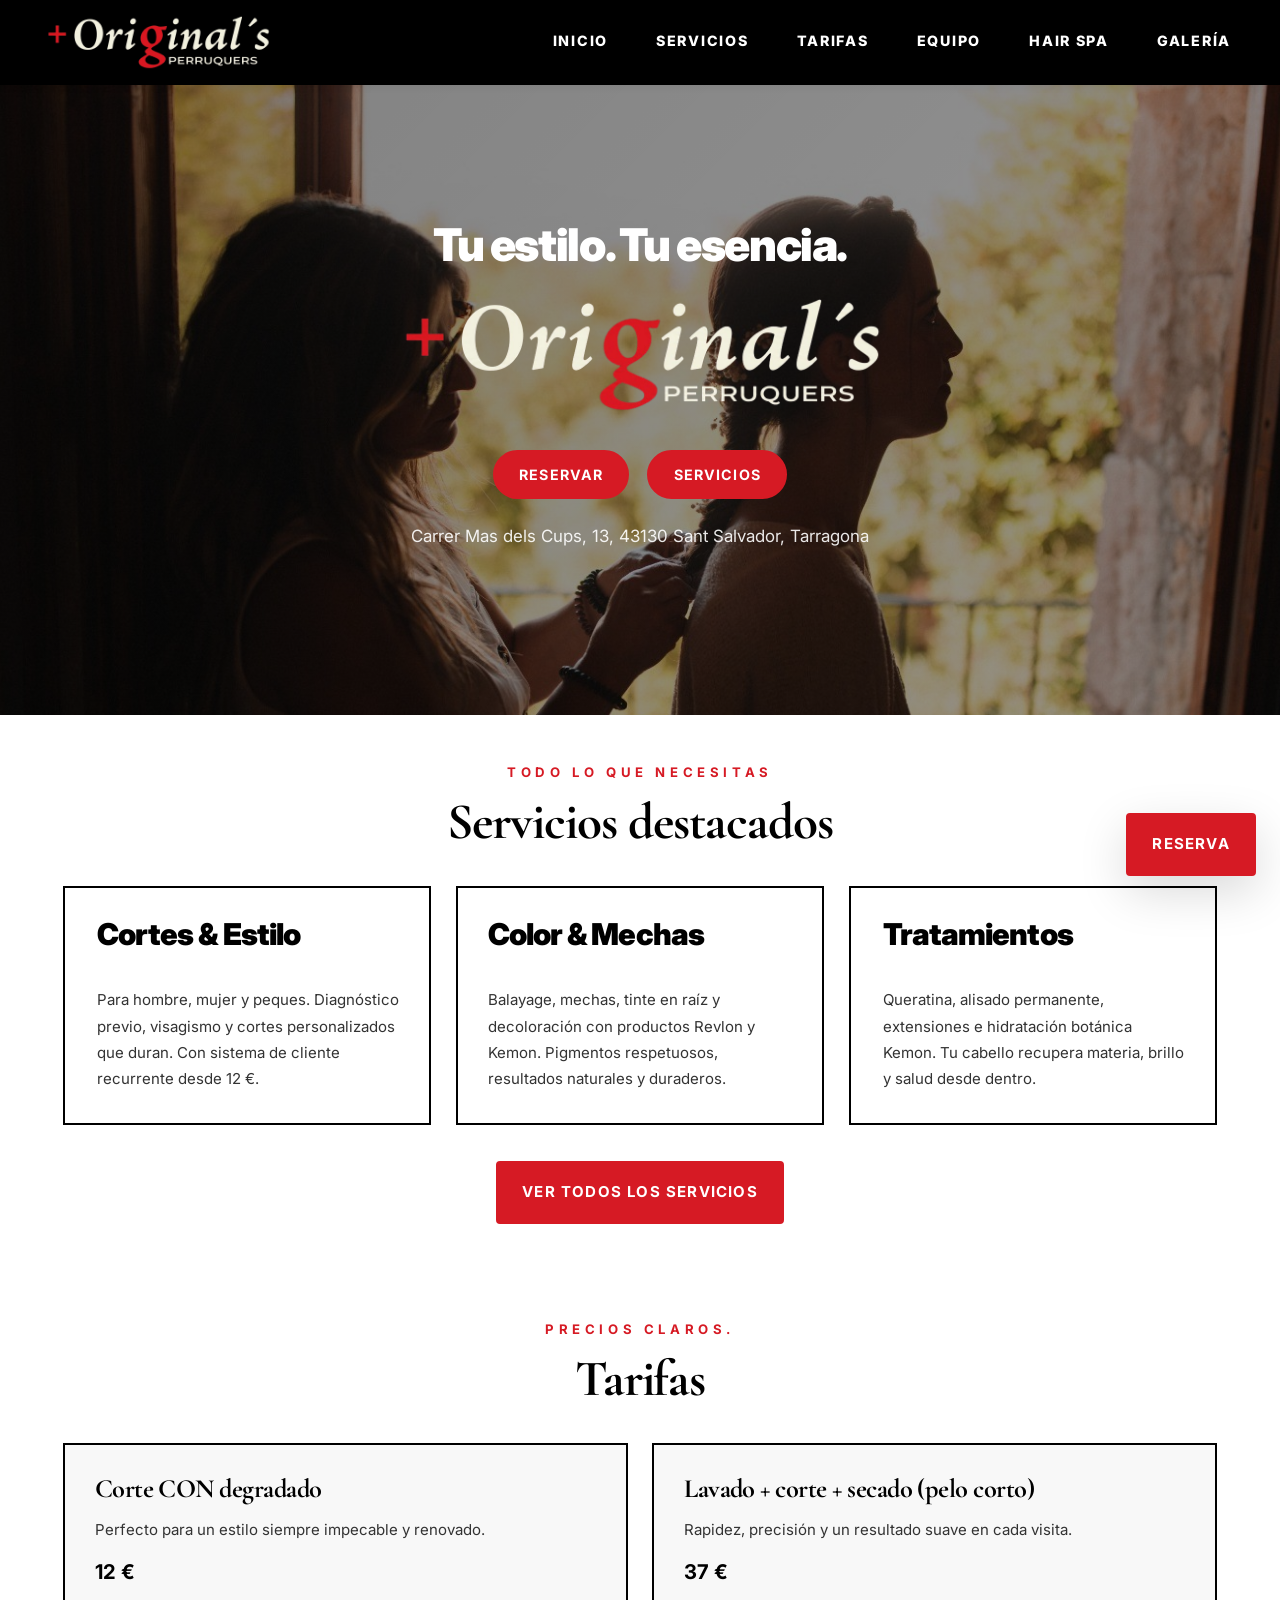
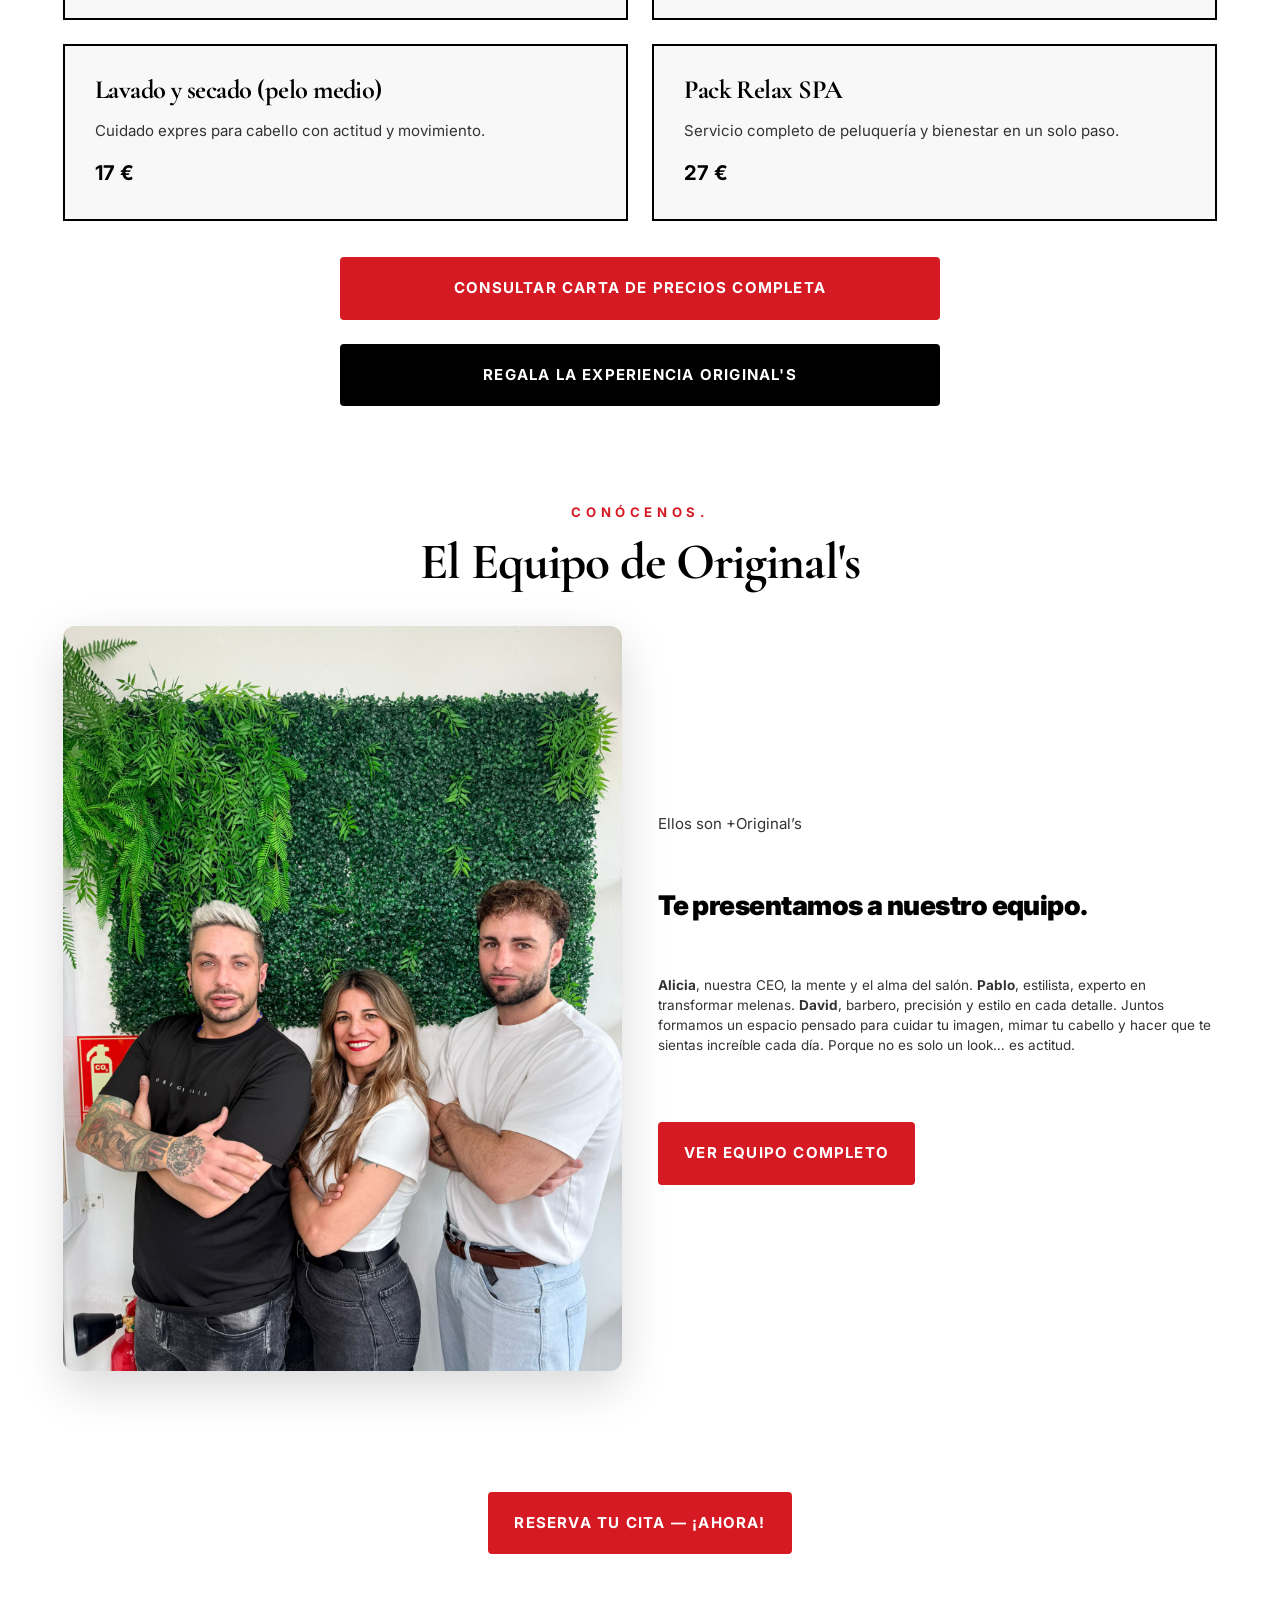
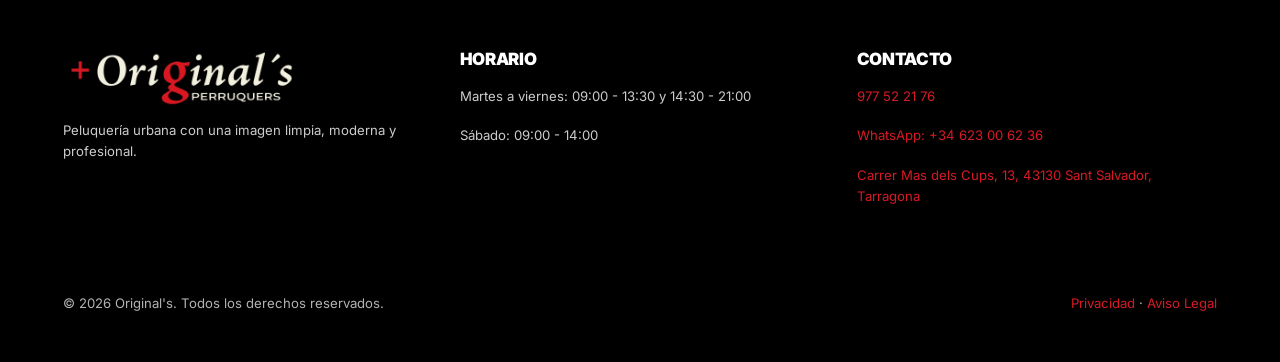
==== commit 49f41301: "Add files via upload" ====
--- a/index.html
+++ b/index.html
@@ -190,7 +190,7 @@
       </div>
       <div class="footer-bottom">
         <p>© 2026 Original's. Todos los derechos reservados.</p>
-        <p><a href="cookies.html">Cookies</a> · <a href="privacidad.html">Privacidad</a> · <a href="legal.html">Aviso Legal</a></p>
+        <p><a href="privacidad.html">Privacidad</a> · <a href="legal.html">Aviso Legal</a></p>
       </div>
     </div>
   </footer>
